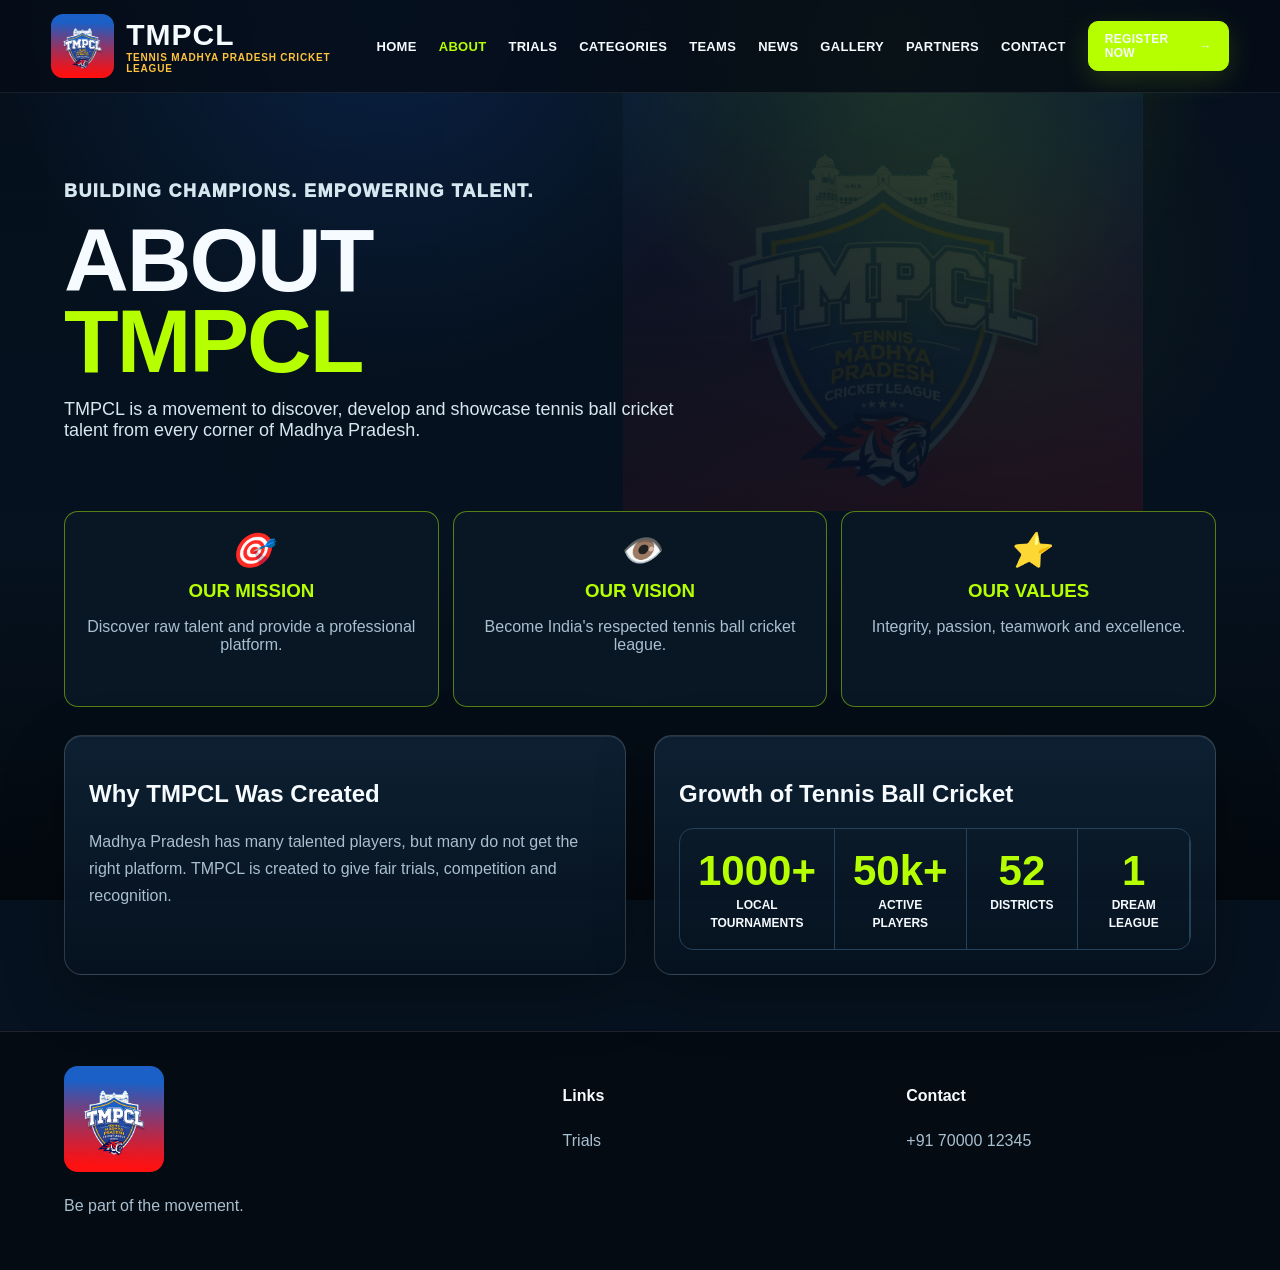
==== about.html @ 46cb87be "Add files via upload" ====
<!doctype html><html lang="en"><head><meta charset="utf-8"><meta name="viewport" content="width=device-width,initial-scale=1"><title>About | TMPCL</title><link rel="stylesheet" href="../styles.css"></head><body><div class="site-bg"></div><header class="topbar"><a class="brand" href="index.html"><img src="../tmpcl-logo.jpg"><span><b>TMPCL</b><small>Tennis Madhya Pradesh Cricket League</small></span></a><button class="hamb"><span></span><span></span><span></span></button><nav class="nav"><a href="index.html">Home</a><a class="active" href="about.html">About</a><a href="registration.html">Trials</a><a href="categories.html">Categories</a><a href="teams.html">Teams</a><a href="news.html">News</a><a href="gallery.html">Gallery</a><a href="partners.html">Partners</a><a href="contact.html">Contact</a><a class="btn small" href="registration.html">Register Now</a></nav></header><main><section class="hero page-hero"><div><p class="eyebrow">Building champions. Empowering talent.</p><h1>About <span>TMPCL</span></h1><p>TMPCL is a movement to discover, develop and showcase tennis ball cricket talent from every corner of Madhya Pradesh.</p></div></section><section class="grid"><div class="cards three"><article class="mini-card"><i>🎯</i><h3>Our Mission</h3><p>Discover raw talent and provide a professional platform.</p></article><article class="mini-card"><i>👁️</i><h3>Our Vision</h3><p>Become India's respected tennis ball cricket league.</p></article><article class="mini-card"><i>⭐</i><h3>Our Values</h3><p>Integrity, passion, teamwork and excellence.</p></article></div></section><section class="grid two"><div class="panel"><h2>Why TMPCL Was Created</h2><p class="note">Madhya Pradesh has many talented players, but many do not get the right platform. TMPCL is created to give fair trials, competition and recognition.</p></div><div class="panel"><h2>Growth of Tennis Ball Cricket</h2><div class="structure-grid"><div><b>1000+</b><span>Local Tournaments</span></div><div><b>50k+</b><span>Active Players</span></div><div><b>52</b><span>Districts</span></div><div><b>1</b><span>Dream League</span></div></div></div></section></main><footer class="footer"><div><img src="../tmpcl-logo.jpg"><p>Be part of the movement.</p></div><div><h4>Links</h4><a>Trials</a></div><div><h4>Contact</h4><p>+91 70000 12345</p></div></footer><script src="../script.js"></script></body></html>
---- styles.css ----
:root{--bg:#06121f;--panel:#0b1b2b;--panel2:#10263b;--line:#24435b;--green:#b6ff00;--gold:#ffc43b;--white:#f6fbff;--muted:#a9bfd0;--danger:#ff425f;--blue:#1766d8}*{box-sizing:border-box}html{scroll-behavior:smooth}body{margin:0;font-family:Inter,Arial,sans-serif;background:#06121f;color:var(--white);overflow-x:hidden}.site-bg{position:fixed;inset:0;background:radial-gradient(circle at 70% 5%,rgba(182,255,0,.15),transparent 26%),radial-gradient(circle at 30% 0%,rgba(23,102,216,.26),transparent 30%),linear-gradient(180deg,#07111e,#06121f 60%,#03080e);z-index:-2}.site-bg:after{content:"";position:absolute;inset:0;background-image:linear-gradient(rgba(255,255,255,.04) 1px,transparent 1px),linear-gradient(90deg,rgba(255,255,255,.03) 1px,transparent 1px);background-size:48px 48px;opacity:.12}.topbar{position:sticky;top:0;z-index:10;display:flex;align-items:center;justify-content:space-between;padding:14px clamp(14px,4vw,52px);background:rgba(5,13,23,.84);backdrop-filter:blur(16px);border-bottom:1px solid rgba(255,255,255,.08)}.brand{display:flex;align-items:center;gap:12px;text-decoration:none;color:var(--white)}.brand img{width:64px;height:64px;border-radius:12px;object-fit:cover}.brand b{display:block;font-size:30px;letter-spacing:1px}.brand small{text-transform:uppercase;color:var(--gold);font-weight:800;font-size:10px;display:block;letter-spacing:.8px}.nav{display:flex;align-items:center;gap:22px}.nav a{color:var(--white);text-decoration:none;text-transform:uppercase;font-size:13px;font-weight:800;letter-spacing:.3px}.nav a.active,.nav a:hover{color:var(--green)}.hamb{display:none;background:transparent;border:0;width:40px}.hamb span{display:block;height:3px;margin:6px;background:#fff;border-radius:8px}.btn{display:inline-flex;align-items:center;justify-content:center;gap:10px;border:1px solid var(--green);background:var(--green);color:#07111e;border-radius:10px;padding:14px 22px;text-decoration:none;text-transform:uppercase;font-weight:950;letter-spacing:.3px;box-shadow:0 8px 28px rgba(182,255,0,.15)}.btn:after{content:"→"}.btn.ghost{background:transparent;color:var(--white)}.btn.small{padding:10px 16px;font-size:12px}.btn.slim{padding:10px 16px;margin-top:16px}.hero{position:relative;display:grid;grid-template-columns:1.2fr .8fr;gap:28px;padding:70px clamp(18px,5vw,72px) 52px;min-height:560px;align-items:center;overflow:hidden}.hero:before{content:"";position:absolute;inset:0;background:radial-gradient(circle at 78% 40%,rgba(182,255,0,.18),transparent 25%),linear-gradient(90deg,rgba(6,18,31,.96),rgba(6,18,31,.5)),url('tmpcl-logo.jpg');background-repeat:no-repeat;background-position:right 18% center;background-size:auto,auto,520px;opacity:.25;z-index:-1}.eyebrow{text-transform:uppercase;color:var(--green);font-weight:950;letter-spacing:1.4px}.hero h1{font-size:clamp(46px,7vw,92px);line-height:.9;margin:8px 0;text-transform:uppercase;letter-spacing:-2px}.hero h1 span{display:block;color:var(--green)}.hero p{font-size:18px;color:#d6e7f0;max-width:620px}.hero-actions{display:flex;gap:16px;flex-wrap:wrap;margin-top:28px}.player-card,.panel{background:linear-gradient(180deg,rgba(15,36,55,.86),rgba(6,18,31,.92));border:1px solid rgba(255,255,255,.16);border-radius:18px;box-shadow:0 20px 60px rgba(0,0,0,.28),inset 0 1px 0 rgba(255,255,255,.08)}.player-card{padding:24px;max-width:420px;margin-left:auto}.player-silhouette{height:210px;border-radius:16px;background:linear-gradient(145deg,#112a42,#06121f);display:grid;place-items:center;font-size:92px;font-weight:950;color:rgba(182,255,0,.15);border:1px solid var(--line)}.fee-list{list-style:none;padding:0;margin:18px 0 0}.fee-list li{display:flex;justify-content:space-between;align-items:center;padding:17px 0;border-bottom:1px solid var(--line);text-transform:uppercase}.fee-list b{font-size:28px;color:var(--green)}.strip{margin:0 clamp(18px,5vw,72px) 28px;border:1px solid rgba(255,255,255,.16);border-radius:18px;background:rgba(10,26,43,.85);display:grid;grid-template-columns:repeat(4,1fr);overflow:hidden}.strip>div,.strip>b,.strip>span{padding:22px;text-align:center;border-right:1px solid rgba(255,255,255,.12)}.strip b{font-size:34px;color:var(--green)}.strip span{display:block;color:var(--muted);text-transform:uppercase;font-weight:800;font-size:12px}.grid{padding:0 clamp(18px,5vw,72px) 28px;display:grid;gap:28px}.grid.two{grid-template-columns:1fr 1fr}.panel{padding:24px}.section-title{display:flex;justify-content:space-between;align-items:center;gap:14px;margin-bottom:18px}.section-title span{width:40px;height:4px;background:var(--green);border-radius:8px}.section-title h2{margin:0;text-transform:uppercase;font-size:26px}.section-title a{color:var(--green);text-decoration:none;font-weight:800}.cards{display:grid;gap:14px}.cards.three{grid-template-columns:repeat(3,1fr)}.mini-card{border:1px solid rgba(182,255,0,.45);border-radius:14px;padding:18px;text-align:center;background:#091725}.mini-card i{font-size:34px}.mini-card h3{text-transform:uppercase;color:var(--green);margin:10px 0}.mini-card p{color:var(--muted);min-height:54px}.mini-card b{font-size:24px;color:var(--green)}.structure-grid{display:grid;grid-template-columns:repeat(4,1fr);border:1px solid var(--line);border-radius:14px;overflow:hidden}.structure-grid div{padding:18px;text-align:center;border-right:1px solid var(--line)}.structure-grid b{display:block;font-size:42px;color:var(--green)}.structure-grid span{font-weight:800;text-transform:uppercase;font-size:12px}.note{color:var(--muted);line-height:1.7}.gallery-grid{display:grid;grid-template-columns:repeat(4,1fr);gap:12px}.gallery-grid div{min-height:130px;border-radius:14px;background:linear-gradient(145deg,rgba(182,255,0,.22),rgba(21,59,91,.9)),radial-gradient(circle at 40% 20%,rgba(255,255,255,.2),transparent 20%);display:flex;align-items:end;padding:12px;font-weight:900;text-transform:uppercase;border:1px solid rgba(255,255,255,.14)}.ambassador{display:grid;grid-template-columns:160px 1fr;align-items:center;gap:20px}.avatar{width:150px;height:190px;border-radius:18px;background:linear-gradient(180deg,#193d60,#07111e);border:1px solid var(--green);position:relative}.avatar:after{content:"TMPCL";position:absolute;bottom:18px;left:18px;font-weight:950;color:var(--green)}.logos{grid-template-columns:1.2fr repeat(5,1fr);align-items:center}.logos b{font-size:22px}.news-cards{display:grid;grid-template-columns:repeat(3,1fr);gap:18px}.news-cards article{background:#091725;border:1px solid var(--line);border-radius:14px;padding:18px}.news-cards small{color:var(--green);font-weight:800}.news-cards h3{min-height:64px}.news-cards a{color:var(--green);font-weight:900}.footer{margin-top:28px;padding:34px clamp(18px,5vw,72px);display:grid;grid-template-columns:1.5fr 1fr 1fr;gap:34px;background:#040b12;border-top:1px solid rgba(255,255,255,.1)}.footer img{width:100px;border-radius:14px}.footer p,.footer a{color:var(--muted);line-height:1.8}.footer a{display:block;text-decoration:none}.page-hero{min-height:360px}.form-grid{display:grid;grid-template-columns:1fr 1fr;gap:14px}label{display:block;color:#d7e9f5;font-size:13px;font-weight:800}input,select,textarea{width:100%;margin-top:7px;background:#071523;color:var(--white);border:1px solid #24435b;border-radius:10px;padding:14px;font:inherit}textarea{min-height:130px}.full{grid-column:1/-1}.mobile-pay-box{display:grid;grid-template-columns:1fr 180px;gap:18px;align-items:center}.qr{width:160px;height:160px;background:repeating-linear-gradient(45deg,#111 0 8px,#fff 8px 14px);border:8px solid #fff;border-radius:10px}.bottom-nav{display:none}.table{width:100%;border-collapse:collapse}.table td,.table th{border:1px solid var(--line);padding:15px;text-align:left}.table th{color:var(--green);text-transform:uppercase}.team-cards{display:grid;grid-template-columns:repeat(3,1fr);gap:16px}.team-card{padding:18px;border:1px solid var(--line);border-radius:15px;background:#091725}.team-logo{height:110px;border-radius:14px;background:radial-gradient(circle,rgba(182,255,0,.25),transparent 55%),linear-gradient(135deg,#173857,#07111e);display:grid;place-items:center;font-size:24px;font-weight:950;color:var(--green);text-align:center}.tabs{display:flex;gap:10px;flex-wrap:wrap}.tab{padding:12px 18px;border:1px solid var(--line);border-radius:10px;text-transform:uppercase;font-weight:900}.tab.active{background:var(--green);color:#07111e}.mobile-only{display:none}@media(max-width:900px){.topbar{padding:10px 14px}.brand img{width:54px;height:54px}.brand b{font-size:24px}.hamb{display:block}.nav{position:fixed;inset:76px 0 auto 0;background:#06121f;border-bottom:1px solid var(--line);display:none;flex-direction:column;padding:18px}.nav.open{display:flex}.hero{grid-template-columns:1fr;padding:34px 16px 28px;min-height:auto}.hero:before{background-position:center top;background-size:300px;opacity:.18}.hero h1{font-size:46px}.player-card{max-width:none;margin:0}.strip{grid-template-columns:repeat(2,1fr);margin:0 16px 20px}.grid,.grid.two{grid-template-columns:1fr;padding:0 16px 20px}.cards.three,.news-cards,.team-cards{grid-template-columns:1fr}.structure-grid{grid-template-columns:repeat(2,1fr)}.gallery-grid{grid-template-columns:repeat(2,1fr)}.ambassador{grid-template-columns:1fr}.footer{grid-template-columns:1fr;padding-bottom:86px}.form-grid,.mobile-pay-box{grid-template-columns:1fr}.qr{margin:auto}.bottom-nav{position:fixed;bottom:0;left:0;right:0;background:#07111e;border-top:1px solid var(--line);display:grid;grid-template-columns:repeat(5,1fr);z-index:12}.bottom-nav a{padding:10px 4px;text-align:center;color:var(--muted);font-size:11px;text-decoration:none}.bottom-nav a.active{color:var(--green)}.mobile-only{display:block}.logos{grid-template-columns:repeat(2,1fr)}}
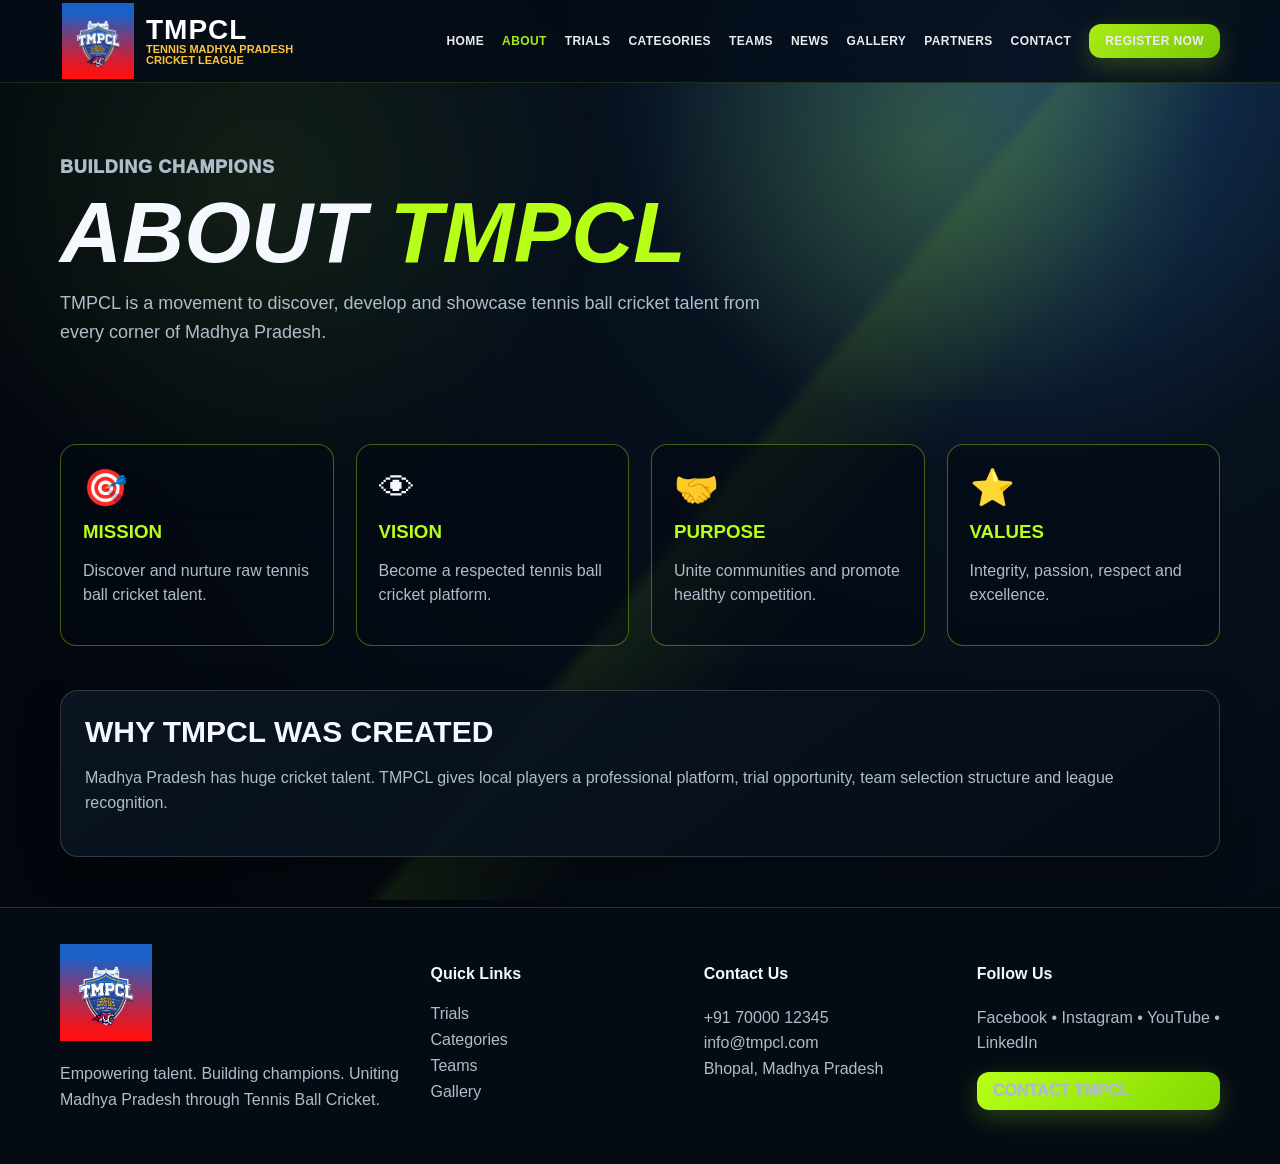
==== commit 5c2c386c: "Add files via upload" ====
--- a/about.html
+++ b/about.html
@@ -1 +1,3 @@
-<!doctype html><html lang="en"><head><meta charset="utf-8"><meta name="viewport" content="width=device-width,initial-scale=1"><title>About | TMPCL</title><link rel="stylesheet" href="../styles.css"></head><body><div class="site-bg"></div><header class="topbar"><a class="brand" href="index.html"><img src="../tmpcl-logo.jpg"><span><b>TMPCL</b><small>Tennis Madhya Pradesh Cricket League</small></span></a><button class="hamb"><span></span><span></span><span></span></button><nav class="nav"><a href="index.html">Home</a><a class="active" href="about.html">About</a><a href="registration.html">Trials</a><a href="categories.html">Categories</a><a href="teams.html">Teams</a><a href="news.html">News</a><a href="gallery.html">Gallery</a><a href="partners.html">Partners</a><a href="contact.html">Contact</a><a class="btn small" href="registration.html">Register Now</a></nav></header><main><section class="hero page-hero"><div><p class="eyebrow">Building champions. Empowering talent.</p><h1>About <span>TMPCL</span></h1><p>TMPCL is a movement to discover, develop and showcase tennis ball cricket talent from every corner of Madhya Pradesh.</p></div></section><section class="grid"><div class="cards three"><article class="mini-card"><i>🎯</i><h3>Our Mission</h3><p>Discover raw talent and provide a professional platform.</p></article><article class="mini-card"><i>👁️</i><h3>Our Vision</h3><p>Become India's respected tennis ball cricket league.</p></article><article class="mini-card"><i>⭐</i><h3>Our Values</h3><p>Integrity, passion, teamwork and excellence.</p></article></div></section><section class="grid two"><div class="panel"><h2>Why TMPCL Was Created</h2><p class="note">Madhya Pradesh has many talented players, but many do not get the right platform. TMPCL is created to give fair trials, competition and recognition.</p></div><div class="panel"><h2>Growth of Tennis Ball Cricket</h2><div class="structure-grid"><div><b>1000+</b><span>Local Tournaments</span></div><div><b>50k+</b><span>Active Players</span></div><div><b>52</b><span>Districts</span></div><div><b>1</b><span>Dream League</span></div></div></div></section></main><footer class="footer"><div><img src="../tmpcl-logo.jpg"><p>Be part of the movement.</p></div><div><h4>Links</h4><a>Trials</a></div><div><h4>Contact</h4><p>+91 70000 12345</p></div></footer><script src="../script.js"></script></body></html>
+<!doctype html><html lang="en"><head><meta charset="utf-8"><meta name="viewport" content="width=device-width,initial-scale=1"><title>TMPCL | Tennis Madhya Pradesh Cricket League</title><meta name="description" content="TMPCL Tennis Madhya Pradesh Cricket League player trials, registration, teams, gallery, news and partners."><link rel="stylesheet" href="styles.css"></head><body><header class="topbar"><div class="wrap navwrap"><a class="brand" href="index.html"><img src="tmpcl-logo.jpg" alt="TMPCL official logo"><span><b>TMPCL</b><small>Tennis Madhya Pradesh Cricket League</small></span></a><button class="hamb" aria-label="Open menu"><span></span><span></span><span></span></button><nav class="nav"><a href="index.html">Home</a><a href="about.html">About</a><a href="registration.html">Trials</a><a href="categories.html">Categories</a><a href="teams.html">Teams</a><a href="news.html">News</a><a href="gallery.html">Gallery</a><a href="partners.html">Partners</a><a href="contact.html">Contact</a><a class="btn small" href="registration.html">Register Now</a></nav></div></header>
+<main><section class="page-hero wrap"><p class="eyebrow">Building champions</p><h1>About <span>TMPCL</span></h1><p>TMPCL is a movement to discover, develop and showcase tennis ball cricket talent from every corner of Madhya Pradesh.</p></section><section class="wrap section grid four"><article class="mini-card"><i>🎯</i><h3>Mission</h3><p>Discover and nurture raw tennis ball cricket talent.</p></article><article class="mini-card"><i>👁</i><h3>Vision</h3><p>Become a respected tennis ball cricket platform.</p></article><article class="mini-card"><i>🤝</i><h3>Purpose</h3><p>Unite communities and promote healthy competition.</p></article><article class="mini-card"><i>⭐</i><h3>Values</h3><p>Integrity, passion, respect and excellence.</p></article></section><section class="wrap section panel"><h2>Why TMPCL Was Created</h2><p class="note">Madhya Pradesh has huge cricket talent. TMPCL gives local players a professional platform, trial opportunity, team selection structure and league recognition.</p></section></main>
+<nav class="mobile-bottom"><a href="index.html">⌂<br>Home</a><a href="registration.html">🏏<br>Trials</a><a href="gallery.html">▧<br>Gallery</a><a href="news.html">▤<br>News</a><a href="contact.html">☎<br>Contact</a></nav><footer class="footer"><div class="wrap footergrid"><div><img src="tmpcl-logo.jpg" alt="TMPCL official logo"><p>Empowering talent. Building champions. Uniting Madhya Pradesh through Tennis Ball Cricket.</p></div><div><h4>Quick Links</h4><a href="registration.html">Trials</a><a href="categories.html">Categories</a><a href="teams.html">Teams</a><a href="gallery.html">Gallery</a></div><div><h4>Contact Us</h4><p>+91 70000 12345<br>info@tmpcl.com<br>Bhopal, Madhya Pradesh</p></div><div><h4>Follow Us</h4><p>Facebook • Instagram • YouTube • LinkedIn</p><a class="btn small" href="contact.html">Contact TMPCL</a></div></div></footer><div class="toast"></div><script src="script.js"></script></body></html>
--- a/styles.css
+++ b/styles.css
@@ -1 +1 @@
-:root{--bg:#06121f;--panel:#0b1b2b;--panel2:#10263b;--line:#24435b;--green:#b6ff00;--gold:#ffc43b;--white:#f6fbff;--muted:#a9bfd0;--danger:#ff425f;--blue:#1766d8}*{box-sizing:border-box}html{scroll-behavior:smooth}body{margin:0;font-family:Inter,Arial,sans-serif;background:#06121f;color:var(--white);overflow-x:hidden}.site-bg{position:fixed;inset:0;background:radial-gradient(circle at 70% 5%,rgba(182,255,0,.15),transparent 26%),radial-gradient(circle at 30% 0%,rgba(23,102,216,.26),transparent 30%),linear-gradient(180deg,#07111e,#06121f 60%,#03080e);z-index:-2}.site-bg:after{content:"";position:absolute;inset:0;background-image:linear-gradient(rgba(255,255,255,.04) 1px,transparent 1px),linear-gradient(90deg,rgba(255,255,255,.03) 1px,transparent 1px);background-size:48px 48px;opacity:.12}.topbar{position:sticky;top:0;z-index:10;display:flex;align-items:center;justify-content:space-between;padding:14px clamp(14px,4vw,52px);background:rgba(5,13,23,.84);backdrop-filter:blur(16px);border-bottom:1px solid rgba(255,255,255,.08)}.brand{display:flex;align-items:center;gap:12px;text-decoration:none;color:var(--white)}.brand img{width:64px;height:64px;border-radius:12px;object-fit:cover}.brand b{display:block;font-size:30px;letter-spacing:1px}.brand small{text-transform:uppercase;color:var(--gold);font-weight:800;font-size:10px;display:block;letter-spacing:.8px}.nav{display:flex;align-items:center;gap:22px}.nav a{color:var(--white);text-decoration:none;text-transform:uppercase;font-size:13px;font-weight:800;letter-spacing:.3px}.nav a.active,.nav a:hover{color:var(--green)}.hamb{display:none;background:transparent;border:0;width:40px}.hamb span{display:block;height:3px;margin:6px;background:#fff;border-radius:8px}.btn{display:inline-flex;align-items:center;justify-content:center;gap:10px;border:1px solid var(--green);background:var(--green);color:#07111e;border-radius:10px;padding:14px 22px;text-decoration:none;text-transform:uppercase;font-weight:950;letter-spacing:.3px;box-shadow:0 8px 28px rgba(182,255,0,.15)}.btn:after{content:"→"}.btn.ghost{background:transparent;color:var(--white)}.btn.small{padding:10px 16px;font-size:12px}.btn.slim{padding:10px 16px;margin-top:16px}.hero{position:relative;display:grid;grid-template-columns:1.2fr .8fr;gap:28px;padding:70px clamp(18px,5vw,72px) 52px;min-height:560px;align-items:center;overflow:hidden}.hero:before{content:"";position:absolute;inset:0;background:radial-gradient(circle at 78% 40%,rgba(182,255,0,.18),transparent 25%),linear-gradient(90deg,rgba(6,18,31,.96),rgba(6,18,31,.5)),url('tmpcl-logo.jpg');background-repeat:no-repeat;background-position:right 18% center;background-size:auto,auto,520px;opacity:.25;z-index:-1}.eyebrow{text-transform:uppercase;color:var(--green);font-weight:950;letter-spacing:1.4px}.hero h1{font-size:clamp(46px,7vw,92px);line-height:.9;margin:8px 0;text-transform:uppercase;letter-spacing:-2px}.hero h1 span{display:block;color:var(--green)}.hero p{font-size:18px;color:#d6e7f0;max-width:620px}.hero-actions{display:flex;gap:16px;flex-wrap:wrap;margin-top:28px}.player-card,.panel{background:linear-gradient(180deg,rgba(15,36,55,.86),rgba(6,18,31,.92));border:1px solid rgba(255,255,255,.16);border-radius:18px;box-shadow:0 20px 60px rgba(0,0,0,.28),inset 0 1px 0 rgba(255,255,255,.08)}.player-card{padding:24px;max-width:420px;margin-left:auto}.player-silhouette{height:210px;border-radius:16px;background:linear-gradient(145deg,#112a42,#06121f);display:grid;place-items:center;font-size:92px;font-weight:950;color:rgba(182,255,0,.15);border:1px solid var(--line)}.fee-list{list-style:none;padding:0;margin:18px 0 0}.fee-list li{display:flex;justify-content:space-between;align-items:center;padding:17px 0;border-bottom:1px solid var(--line);text-transform:uppercase}.fee-list b{font-size:28px;color:var(--green)}.strip{margin:0 clamp(18px,5vw,72px) 28px;border:1px solid rgba(255,255,255,.16);border-radius:18px;background:rgba(10,26,43,.85);display:grid;grid-template-columns:repeat(4,1fr);overflow:hidden}.strip>div,.strip>b,.strip>span{padding:22px;text-align:center;border-right:1px solid rgba(255,255,255,.12)}.strip b{font-size:34px;color:var(--green)}.strip span{display:block;color:var(--muted);text-transform:uppercase;font-weight:800;font-size:12px}.grid{padding:0 clamp(18px,5vw,72px) 28px;display:grid;gap:28px}.grid.two{grid-template-columns:1fr 1fr}.panel{padding:24px}.section-title{display:flex;justify-content:space-between;align-items:center;gap:14px;margin-bottom:18px}.section-title span{width:40px;height:4px;background:var(--green);border-radius:8px}.section-title h2{margin:0;text-transform:uppercase;font-size:26px}.section-title a{color:var(--green);text-decoration:none;font-weight:800}.cards{display:grid;gap:14px}.cards.three{grid-template-columns:repeat(3,1fr)}.mini-card{border:1px solid rgba(182,255,0,.45);border-radius:14px;padding:18px;text-align:center;background:#091725}.mini-card i{font-size:34px}.mini-card h3{text-transform:uppercase;color:var(--green);margin:10px 0}.mini-card p{color:var(--muted);min-height:54px}.mini-card b{font-size:24px;color:var(--green)}.structure-grid{display:grid;grid-template-columns:repeat(4,1fr);border:1px solid var(--line);border-radius:14px;overflow:hidden}.structure-grid div{padding:18px;text-align:center;border-right:1px solid var(--line)}.structure-grid b{display:block;font-size:42px;color:var(--green)}.structure-grid span{font-weight:800;text-transform:uppercase;font-size:12px}.note{color:var(--muted);line-height:1.7}.gallery-grid{display:grid;grid-template-columns:repeat(4,1fr);gap:12px}.gallery-grid div{min-height:130px;border-radius:14px;background:linear-gradient(145deg,rgba(182,255,0,.22),rgba(21,59,91,.9)),radial-gradient(circle at 40% 20%,rgba(255,255,255,.2),transparent 20%);display:flex;align-items:end;padding:12px;font-weight:900;text-transform:uppercase;border:1px solid rgba(255,255,255,.14)}.ambassador{display:grid;grid-template-columns:160px 1fr;align-items:center;gap:20px}.avatar{width:150px;height:190px;border-radius:18px;background:linear-gradient(180deg,#193d60,#07111e);border:1px solid var(--green);position:relative}.avatar:after{content:"TMPCL";position:absolute;bottom:18px;left:18px;font-weight:950;color:var(--green)}.logos{grid-template-columns:1.2fr repeat(5,1fr);align-items:center}.logos b{font-size:22px}.news-cards{display:grid;grid-template-columns:repeat(3,1fr);gap:18px}.news-cards article{background:#091725;border:1px solid var(--line);border-radius:14px;padding:18px}.news-cards small{color:var(--green);font-weight:800}.news-cards h3{min-height:64px}.news-cards a{color:var(--green);font-weight:900}.footer{margin-top:28px;padding:34px clamp(18px,5vw,72px);display:grid;grid-template-columns:1.5fr 1fr 1fr;gap:34px;background:#040b12;border-top:1px solid rgba(255,255,255,.1)}.footer img{width:100px;border-radius:14px}.footer p,.footer a{color:var(--muted);line-height:1.8}.footer a{display:block;text-decoration:none}.page-hero{min-height:360px}.form-grid{display:grid;grid-template-columns:1fr 1fr;gap:14px}label{display:block;color:#d7e9f5;font-size:13px;font-weight:800}input,select,textarea{width:100%;margin-top:7px;background:#071523;color:var(--white);border:1px solid #24435b;border-radius:10px;padding:14px;font:inherit}textarea{min-height:130px}.full{grid-column:1/-1}.mobile-pay-box{display:grid;grid-template-columns:1fr 180px;gap:18px;align-items:center}.qr{width:160px;height:160px;background:repeating-linear-gradient(45deg,#111 0 8px,#fff 8px 14px);border:8px solid #fff;border-radius:10px}.bottom-nav{display:none}.table{width:100%;border-collapse:collapse}.table td,.table th{border:1px solid var(--line);padding:15px;text-align:left}.table th{color:var(--green);text-transform:uppercase}.team-cards{display:grid;grid-template-columns:repeat(3,1fr);gap:16px}.team-card{padding:18px;border:1px solid var(--line);border-radius:15px;background:#091725}.team-logo{height:110px;border-radius:14px;background:radial-gradient(circle,rgba(182,255,0,.25),transparent 55%),linear-gradient(135deg,#173857,#07111e);display:grid;place-items:center;font-size:24px;font-weight:950;color:var(--green);text-align:center}.tabs{display:flex;gap:10px;flex-wrap:wrap}.tab{padding:12px 18px;border:1px solid var(--line);border-radius:10px;text-transform:uppercase;font-weight:900}.tab.active{background:var(--green);color:#07111e}.mobile-only{display:none}@media(max-width:900px){.topbar{padding:10px 14px}.brand img{width:54px;height:54px}.brand b{font-size:24px}.hamb{display:block}.nav{position:fixed;inset:76px 0 auto 0;background:#06121f;border-bottom:1px solid var(--line);display:none;flex-direction:column;padding:18px}.nav.open{display:flex}.hero{grid-template-columns:1fr;padding:34px 16px 28px;min-height:auto}.hero:before{background-position:center top;background-size:300px;opacity:.18}.hero h1{font-size:46px}.player-card{max-width:none;margin:0}.strip{grid-template-columns:repeat(2,1fr);margin:0 16px 20px}.grid,.grid.two{grid-template-columns:1fr;padding:0 16px 20px}.cards.three,.news-cards,.team-cards{grid-template-columns:1fr}.structure-grid{grid-template-columns:repeat(2,1fr)}.gallery-grid{grid-template-columns:repeat(2,1fr)}.ambassador{grid-template-columns:1fr}.footer{grid-template-columns:1fr;padding-bottom:86px}.form-grid,.mobile-pay-box{grid-template-columns:1fr}.qr{margin:auto}.bottom-nav{position:fixed;bottom:0;left:0;right:0;background:#07111e;border-top:1px solid var(--line);display:grid;grid-template-columns:repeat(5,1fr);z-index:12}.bottom-nav a{padding:10px 4px;text-align:center;color:var(--muted);font-size:11px;text-decoration:none}.bottom-nav a.active{color:var(--green)}.mobile-only{display:block}.logos{grid-template-columns:repeat(2,1fr)}}
+:root{--bg:#050b14;--bg2:#071827;--card:#0b1724cc;--line:#264155;--lime:#b7ff18;--lime2:#83d900;--gold:#ffc33d;--txt:#f5f8ff;--muted:#aebdca;--red:#ff3b4f;--blue:#1c5fbd}*{box-sizing:border-box}html{scroll-behavior:smooth}body{margin:0;font-family:Arial,Helvetica,sans-serif;background:radial-gradient(circle at 80% 5%,#183d68 0,#07111e 28%,#03070d 78%);color:var(--txt);overflow-x:hidden}body:before{content:"";position:fixed;inset:0;background:linear-gradient(130deg,transparent 0 55%,rgba(183,255,24,.08) 56%,transparent 65%),radial-gradient(circle at 20% 20%,rgba(183,255,24,.08),transparent 28%);pointer-events:none;z-index:-1}.wrap{width:min(1160px,92%);margin:auto}.topbar{position:sticky;top:0;z-index:50;backdrop-filter:blur(14px);background:rgba(4,12,22,.82);border-bottom:1px solid rgba(183,255,24,.14)}.navwrap{height:82px;display:flex;align-items:center;justify-content:space-between;gap:18px}.brand{display:flex;align-items:center;gap:10px;color:#fff;text-decoration:none}.brand img{width:76px;height:76px;object-fit:contain}.brand b{font-size:28px;letter-spacing:1px}.brand span{display:flex;flex-direction:column;line-height:1}.brand small{color:var(--gold);font-weight:800;font-size:11px;max-width:170px;text-transform:uppercase}.nav{display:flex;align-items:center;gap:18px}.nav a{color:#fff;text-decoration:none;text-transform:uppercase;font-size:12px;font-weight:900;letter-spacing:.4px;opacity:.92}.nav a.active,.nav a:hover{color:var(--lime)}.btn{display:inline-flex;align-items:center;justify-content:center;gap:10px;border:0;border-radius:12px;background:linear-gradient(135deg,var(--lime),var(--lime2));color:#08101a;font-weight:1000;text-transform:uppercase;padding:14px 22px;text-decoration:none;box-shadow:0 8px 24px rgba(183,255,24,.22);cursor:pointer}.btn.ghost{background:transparent;color:var(--lime);border:1px solid var(--lime);box-shadow:none}.btn.small{padding:10px 16px}.btn.full{width:100%}.hamb{display:none;background:transparent;border:0;width:40px;height:40px}.hamb span{display:block;height:3px;background:#fff;margin:6px;border-radius:4px}.hero{position:relative;min-height:620px;display:grid;grid-template-columns:1.05fr .95fr;align-items:center;gap:30px;padding:70px 0;background:radial-gradient(circle at 85% 50%,rgba(183,255,24,.16),transparent 34%)}.hero:after{content:"TMPCL";position:absolute;right:3%;top:15%;font-size:150px;font-weight:1000;letter-spacing:-5px;color:transparent;-webkit-text-stroke:1px rgba(183,255,24,.18);z-index:-1}.eyebrow{color:var(--lime);font-weight:1000;text-transform:uppercase;letter-spacing:.7px;margin:0 0 12px}.hero h1,.page-hero h1{font-size:clamp(44px,7vw,86px);line-height:.9;margin:0 0 16px;text-transform:uppercase;font-style:italic}.hero h1 span,.page-hero h1 span,.green{color:var(--lime)}.hero p{color:#dce8f5;font-size:18px;line-height:1.55;max-width:650px}.hero-actions{display:flex;gap:14px;flex-wrap:wrap;margin-top:28px}.phone-player,.sports-visual{min-height:440px;border:1px solid rgba(183,255,24,.35);border-radius:28px;background:linear-gradient(145deg,rgba(10,24,38,.65),rgba(4,9,18,.92)),radial-gradient(circle at 50% 20%,rgba(183,255,24,.22),transparent 34%);display:flex;align-items:end;justify-content:center;position:relative;overflow:hidden;box-shadow:inset 0 0 60px rgba(183,255,24,.06)}.phone-player:before{content:"07";font-size:190px;font-weight:1000;color:rgba(255,255,255,.12);position:absolute;top:60px}.phone-player:after{content:"PLAYER TRIALS";position:absolute;bottom:36px;font-size:42px;font-weight:1000;color:#fff}.playerfigure{width:190px;height:330px;background:linear-gradient(#071b2d,#09223b);border:5px solid var(--lime);border-radius:90px 90px 18px 18px;margin-bottom:80px;position:relative;box-shadow:0 0 50px rgba(183,255,24,.3)}.playerfigure:before{content:"";position:absolute;width:120px;height:18px;background:#c28c4f;right:-90px;top:80px;transform:rotate(-38deg);border-radius:20px}.stats,.strip{display:grid;grid-template-columns:repeat(4,1fr);gap:0;border:1px solid rgba(255,255,255,.16);border-radius:18px;background:rgba(6,16,28,.78);margin:10px auto 34px;overflow:hidden}.stats div,.strip div{padding:24px;text-align:center;border-right:1px solid rgba(255,255,255,.15)}.stats div:last-child,.strip div:last-child{border-right:0}.stats b{font-size:34px;color:#fff}.stats span,.strip span{display:block;color:var(--muted);font-size:12px;text-transform:uppercase;font-weight:800}.section{padding:44px 0}.section-title{display:flex;align-items:center;justify-content:space-between;gap:14px;margin-bottom:22px}.section-title h2,.panel h2{margin:0;text-transform:uppercase;font-size:30px}.section-title h2:before{content:"";display:inline-block;width:38px;height:4px;background:var(--lime);margin-right:12px;vertical-align:middle}.grid{display:grid;gap:22px}.two{grid-template-columns:1fr 1fr}.three{grid-template-columns:repeat(3,1fr)}.four{grid-template-columns:repeat(4,1fr)}.panel,.card{border:1px solid rgba(255,255,255,.16);background:linear-gradient(145deg,rgba(11,23,36,.88),rgba(5,12,22,.9));border-radius:18px;padding:24px;box-shadow:0 16px 40px rgba(0,0,0,.24)}.mini-card{border:1px solid rgba(183,255,24,.35);border-radius:16px;padding:22px;background:rgba(3,10,18,.48)}.mini-card i{font-style:normal;font-size:36px}.mini-card h3{margin:12px 0 8px;color:var(--lime);text-transform:uppercase}.mini-card p{color:var(--muted);line-height:1.5}.mini-card b{font-size:24px;color:var(--lime)}.structure-grid{display:grid;grid-template-columns:repeat(4,1fr);gap:12px}.structure-grid div{border:1px solid rgba(183,255,24,.35);border-radius:14px;padding:20px;text-align:center;background:rgba(183,255,24,.04)}.structure-grid b{display:block;font-size:42px;color:var(--lime)}.note{color:var(--muted);line-height:1.6}.gallery-grid{display:grid;grid-template-columns:repeat(4,1fr);gap:12px}.thumb,.gallery-grid div{min-height:120px;border-radius:14px;border:1px solid rgba(183,255,24,.3);background:linear-gradient(145deg,rgba(28,95,189,.35),rgba(183,255,24,.08)),radial-gradient(circle at 20% 20%,rgba(255,255,255,.2),transparent 25%);display:flex;align-items:end;padding:14px;font-weight:900}.logos{display:flex;gap:14px;flex-wrap:wrap;align-items:center}.logos b,.logo-tile{min-width:120px;text-align:center;background:#fff;color:#111;padding:16px;border-radius:8px;font-weight:1000}.news-cards{display:grid;grid-template-columns:repeat(3,1fr);gap:16px}.news-cards article,.news-item{border:1px solid rgba(255,255,255,.14);border-radius:14px;padding:18px;background:rgba(3,10,18,.45)}.news-cards small,.news-item small{color:var(--lime);font-weight:900}.news-cards h3,.news-item h3{margin:8px 0}.footer{margin-top:50px;background:#040b13;border-top:1px solid rgba(255,255,255,.14);padding:36px 0}.footergrid{display:grid;grid-template-columns:1.4fr repeat(3,1fr);gap:30px}.footer img{width:92px}.footer a{display:block;color:var(--muted);text-decoration:none;margin:8px 0}.footer p{color:var(--muted);line-height:1.6}.page-hero{padding:70px 0 35px;background:radial-gradient(circle at 75% 20%,rgba(183,255,24,.18),transparent 32%)}.page-hero p{color:var(--muted);font-size:18px;max-width:720px;line-height:1.6}.form-grid{display:grid;grid-template-columns:repeat(2,1fr);gap:14px}.field label{display:block;color:#fff;font-size:12px;font-weight:900;margin:0 0 7px;text-transform:uppercase}.field input,.field select,.field textarea{width:100%;background:#071320;border:1px solid #284057;border-radius:10px;color:#fff;padding:14px;outline:0}.field textarea{min-height:130px;resize:vertical}.field.full{grid-column:1/-1}.fee-options{display:grid;grid-template-columns:repeat(3,1fr);gap:12px}.fee-card{border:1px solid rgba(183,255,24,.35);border-radius:14px;padding:16px;cursor:pointer}.fee-card.active{background:rgba(183,255,24,.12);box-shadow:inset 0 0 0 2px var(--lime)}.payment-box{display:grid;grid-template-columns:1fr 1fr;gap:16px}.qr{height:170px;background:#fff;color:#111;border-radius:12px;display:grid;place-items:center;font-weight:1000}.success-box{display:none;border:1px solid rgba(183,255,24,.45);background:rgba(183,255,24,.08);padding:18px;border-radius:14px;margin-top:18px}.mobile-bottom{display:none}.admin-layout{display:grid;grid-template-columns:280px 1fr;gap:20px}.sidebar{border-radius:18px;background:#06111d;border:1px solid rgba(255,255,255,.14);padding:18px;height:max-content}.sidebar button{width:100%;text-align:left;margin:6px 0;background:transparent;border:1px solid transparent;color:#fff;padding:12px;border-radius:10px;cursor:pointer}.sidebar button.active,.sidebar button:hover{border-color:rgba(183,255,24,.35);color:var(--lime);background:rgba(183,255,24,.06)}table{width:100%;border-collapse:collapse;font-size:14px}td,th{border-bottom:1px solid rgba(255,255,255,.12);padding:12px;text-align:left}th{color:var(--lime)}.badge{display:inline-block;padding:5px 9px;border-radius:20px;background:rgba(183,255,24,.12);color:var(--lime);font-weight:900}.danger{color:#ff6b6b}.hide{display:none!important}.login-card{max-width:460px;margin:auto}.toast{position:fixed;right:20px;bottom:20px;background:#071320;border:1px solid var(--lime);color:#fff;padding:14px 18px;border-radius:12px;z-index:100;display:none}.team-card .badge-logo{height:88px;border-radius:14px;background:linear-gradient(135deg,#123e79,#081522);display:grid;place-items:center;color:#fff;font-size:22px;font-weight:1000;border:1px solid rgba(183,255,24,.2);margin-bottom:14px}.pill{display:inline-block;border:1px solid rgba(183,255,24,.35);color:var(--lime);border-radius:999px;padding:8px 12px;margin:4px;font-weight:900;font-size:12px}.mobile-preview{display:grid;grid-template-columns:repeat(4,1fr);gap:16px}.phone{border:8px solid #111;border-radius:32px;padding:14px;background:#07111d;min-height:520px;box-shadow:0 20px 50px rgba(0,0,0,.5)}.phone img{width:58px}.phone h3{color:var(--lime)}@media(max-width:900px){.navwrap{height:72px}.brand img{width:58px;height:58px}.brand b{font-size:22px}.hamb{display:block}.nav{position:absolute;left:4%;right:4%;top:74px;display:none;flex-direction:column;align-items:stretch;background:#06111d;border:1px solid rgba(183,255,24,.3);border-radius:18px;padding:16px}.nav.open{display:flex}.hero{grid-template-columns:1fr;min-height:auto;padding:46px 0}.hero:after{font-size:82px}.phone-player{min-height:350px}.two,.three,.four,.news-cards,.footergrid,.form-grid,.payment-box,.admin-layout,.mobile-preview{grid-template-columns:1fr}.stats,.strip{grid-template-columns:repeat(2,1fr)}.stats div:nth-child(2){border-right:0}.structure-grid,.fee-options,.gallery-grid{grid-template-columns:1fr 1fr}.page-hero{padding-top:42px}.mobile-bottom{position:fixed;left:0;right:0;bottom:0;z-index:60;display:grid;grid-template-columns:repeat(5,1fr);background:#06111d;border-top:1px solid rgba(183,255,24,.25)}.mobile-bottom a{color:#fff;text-decoration:none;text-align:center;font-size:11px;padding:10px 2px}.mobile-bottom a.active{color:var(--lime)}body{padding-bottom:62px}}@media(max-width:520px){.wrap{width:94%}.hero h1,.page-hero h1{font-size:42px}.stats,.structure-grid,.fee-options,.gallery-grid{grid-template-columns:1fr}.brand small{display:none}.logos b,.logo-tile{min-width:46%}.panel{padding:18px}.footer{padding-bottom:70px}}
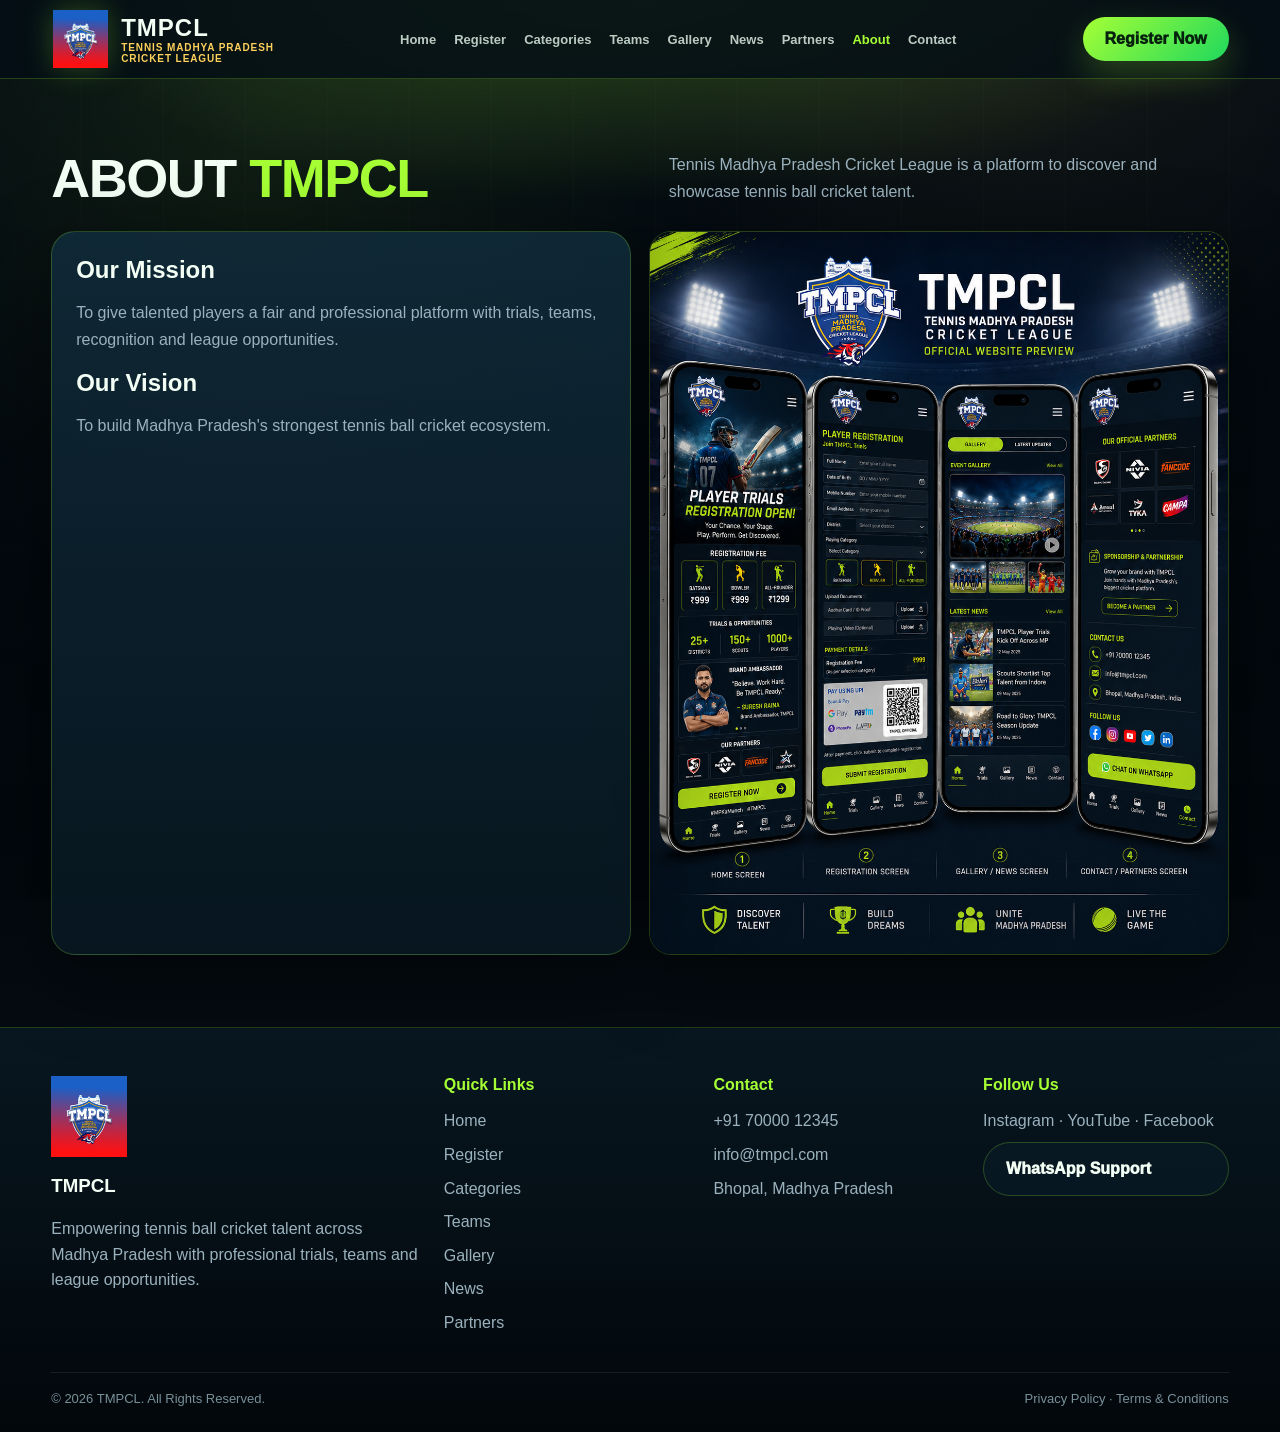
==== commit 38e4e696: "Add files via upload" ====
--- a/about.html
+++ b/about.html
@@ -1,3 +1 @@
-<!doctype html><html lang="en"><head><meta charset="utf-8"><meta name="viewport" content="width=device-width,initial-scale=1"><title>TMPCL | Tennis Madhya Pradesh Cricket League</title><meta name="description" content="TMPCL Tennis Madhya Pradesh Cricket League player trials, registration, teams, gallery, news and partners."><link rel="stylesheet" href="styles.css"></head><body><header class="topbar"><div class="wrap navwrap"><a class="brand" href="index.html"><img src="tmpcl-logo.jpg" alt="TMPCL official logo"><span><b>TMPCL</b><small>Tennis Madhya Pradesh Cricket League</small></span></a><button class="hamb" aria-label="Open menu"><span></span><span></span><span></span></button><nav class="nav"><a href="index.html">Home</a><a href="about.html">About</a><a href="registration.html">Trials</a><a href="categories.html">Categories</a><a href="teams.html">Teams</a><a href="news.html">News</a><a href="gallery.html">Gallery</a><a href="partners.html">Partners</a><a href="contact.html">Contact</a><a class="btn small" href="registration.html">Register Now</a></nav></div></header>
-<main><section class="page-hero wrap"><p class="eyebrow">Building champions</p><h1>About <span>TMPCL</span></h1><p>TMPCL is a movement to discover, develop and showcase tennis ball cricket talent from every corner of Madhya Pradesh.</p></section><section class="wrap section grid four"><article class="mini-card"><i>🎯</i><h3>Mission</h3><p>Discover and nurture raw tennis ball cricket talent.</p></article><article class="mini-card"><i>👁</i><h3>Vision</h3><p>Become a respected tennis ball cricket platform.</p></article><article class="mini-card"><i>🤝</i><h3>Purpose</h3><p>Unite communities and promote healthy competition.</p></article><article class="mini-card"><i>⭐</i><h3>Values</h3><p>Integrity, passion, respect and excellence.</p></article></section><section class="wrap section panel"><h2>Why TMPCL Was Created</h2><p class="note">Madhya Pradesh has huge cricket talent. TMPCL gives local players a professional platform, trial opportunity, team selection structure and league recognition.</p></section></main>
-<nav class="mobile-bottom"><a href="index.html">⌂<br>Home</a><a href="registration.html">🏏<br>Trials</a><a href="gallery.html">▧<br>Gallery</a><a href="news.html">▤<br>News</a><a href="contact.html">☎<br>Contact</a></nav><footer class="footer"><div class="wrap footergrid"><div><img src="tmpcl-logo.jpg" alt="TMPCL official logo"><p>Empowering talent. Building champions. Uniting Madhya Pradesh through Tennis Ball Cricket.</p></div><div><h4>Quick Links</h4><a href="registration.html">Trials</a><a href="categories.html">Categories</a><a href="teams.html">Teams</a><a href="gallery.html">Gallery</a></div><div><h4>Contact Us</h4><p>+91 70000 12345<br>info@tmpcl.com<br>Bhopal, Madhya Pradesh</p></div><div><h4>Follow Us</h4><p>Facebook • Instagram • YouTube • LinkedIn</p><a class="btn small" href="contact.html">Contact TMPCL</a></div></div></footer><div class="toast"></div><script src="script.js"></script></body></html>
+<!doctype html><html lang="en"><head><meta charset="utf-8"><meta name="viewport" content="width=device-width,initial-scale=1"><title>About | TMPCL</title><link rel="stylesheet" href="styles.css"><script src="https://checkout.razorpay.com/v1/checkout.js"></script></head><body data-page="about"><div class="stadium-bg"></div><header class="topbar"><div class="wrap nav"><a class="brand" href="index.html"><img src="tmpcl-logo.jpg" alt="TMPCL official logo"><span><strong>TMPCL</strong><small>TENNIS MADHYA PRADESH<br>CRICKET LEAGUE</small></span></a><nav class="links"><a href="index.html" data-nav="home">Home</a><a href="registration.html" data-nav="registration">Register</a><a href="categories.html" data-nav="categories">Categories</a><a href="teams.html" data-nav="teams">Teams</a><a href="gallery.html" data-nav="gallery">Gallery</a><a href="news.html" data-nav="news">News</a><a href="partners.html" data-nav="partners">Partners</a><a href="about.html" data-nav="about">About</a><a href="contact.html" data-nav="contact">Contact</a></nav><a class="btn" href="registration.html">Register Now</a><button class="hamb">☰</button></div></header><main><section class="section"><div class="wrap"><div class="section-head"><h2>About <span class="green">TMPCL</span></h2><p>Tennis Madhya Pradesh Cricket League is a platform to discover and showcase tennis ball cricket talent.</p></div><div class="grid grid-2"><div class="card"><h3>Our Mission</h3><p>To give talented players a fair and professional platform with trials, teams, recognition and league opportunities.</p><h3>Our Vision</h3><p>To build Madhya Pradesh's strongest tennis ball cricket ecosystem.</p></div><img class="showcase-img" style="height:auto" src="mobile-preview.png" alt="about"></div></div></section></main><footer class="footer"><div class="wrap"><div class="footer-grid"><div class="foot-brand"><img src="tmpcl-logo.jpg" alt="TMPCL"><h3>TMPCL</h3><p>Empowering tennis ball cricket talent across Madhya Pradesh with professional trials, teams and league opportunities.</p></div><div><h4>Quick Links</h4><a href="index.html">Home</a><a href="registration.html">Register</a><a href="categories.html">Categories</a><a href="teams.html">Teams</a><a href="gallery.html">Gallery</a><a href="news.html">News</a><a href="partners.html">Partners</a></div><div><h4>Contact</h4><p>+91 70000 12345</p><p>info@tmpcl.com</p><p>Bhopal, Madhya Pradesh</p></div><div><h4>Follow Us</h4><p>Instagram · YouTube · Facebook</p><a class="btn ghost" href="contact.html">WhatsApp Support</a></div></div><div class="copyright"><span>© 2026 TMPCL. All Rights Reserved.</span><span>Privacy Policy · Terms & Conditions</span></div></div></footer><nav class="bottom-nav"><a href="index.html" data-nav="home">●<br>Home</a><a href="registration.html" data-nav="registration">●<br>Register</a><a href="categories.html" data-nav="categories">●<br>Categories</a><a href="teams.html" data-nav="teams">●<br>Teams</a><a href="gallery.html" data-nav="gallery">●<br>Gallery</a></nav><script src="script.js"></script></body></html>
--- a/styles.css
+++ b/styles.css
@@ -1 +1,5 @@
-:root{--bg:#050b14;--bg2:#071827;--card:#0b1724cc;--line:#264155;--lime:#b7ff18;--lime2:#83d900;--gold:#ffc33d;--txt:#f5f8ff;--muted:#aebdca;--red:#ff3b4f;--blue:#1c5fbd}*{box-sizing:border-box}html{scroll-behavior:smooth}body{margin:0;font-family:Arial,Helvetica,sans-serif;background:radial-gradient(circle at 80% 5%,#183d68 0,#07111e 28%,#03070d 78%);color:var(--txt);overflow-x:hidden}body:before{content:"";position:fixed;inset:0;background:linear-gradient(130deg,transparent 0 55%,rgba(183,255,24,.08) 56%,transparent 65%),radial-gradient(circle at 20% 20%,rgba(183,255,24,.08),transparent 28%);pointer-events:none;z-index:-1}.wrap{width:min(1160px,92%);margin:auto}.topbar{position:sticky;top:0;z-index:50;backdrop-filter:blur(14px);background:rgba(4,12,22,.82);border-bottom:1px solid rgba(183,255,24,.14)}.navwrap{height:82px;display:flex;align-items:center;justify-content:space-between;gap:18px}.brand{display:flex;align-items:center;gap:10px;color:#fff;text-decoration:none}.brand img{width:76px;height:76px;object-fit:contain}.brand b{font-size:28px;letter-spacing:1px}.brand span{display:flex;flex-direction:column;line-height:1}.brand small{color:var(--gold);font-weight:800;font-size:11px;max-width:170px;text-transform:uppercase}.nav{display:flex;align-items:center;gap:18px}.nav a{color:#fff;text-decoration:none;text-transform:uppercase;font-size:12px;font-weight:900;letter-spacing:.4px;opacity:.92}.nav a.active,.nav a:hover{color:var(--lime)}.btn{display:inline-flex;align-items:center;justify-content:center;gap:10px;border:0;border-radius:12px;background:linear-gradient(135deg,var(--lime),var(--lime2));color:#08101a;font-weight:1000;text-transform:uppercase;padding:14px 22px;text-decoration:none;box-shadow:0 8px 24px rgba(183,255,24,.22);cursor:pointer}.btn.ghost{background:transparent;color:var(--lime);border:1px solid var(--lime);box-shadow:none}.btn.small{padding:10px 16px}.btn.full{width:100%}.hamb{display:none;background:transparent;border:0;width:40px;height:40px}.hamb span{display:block;height:3px;background:#fff;margin:6px;border-radius:4px}.hero{position:relative;min-height:620px;display:grid;grid-template-columns:1.05fr .95fr;align-items:center;gap:30px;padding:70px 0;background:radial-gradient(circle at 85% 50%,rgba(183,255,24,.16),transparent 34%)}.hero:after{content:"TMPCL";position:absolute;right:3%;top:15%;font-size:150px;font-weight:1000;letter-spacing:-5px;color:transparent;-webkit-text-stroke:1px rgba(183,255,24,.18);z-index:-1}.eyebrow{color:var(--lime);font-weight:1000;text-transform:uppercase;letter-spacing:.7px;margin:0 0 12px}.hero h1,.page-hero h1{font-size:clamp(44px,7vw,86px);line-height:.9;margin:0 0 16px;text-transform:uppercase;font-style:italic}.hero h1 span,.page-hero h1 span,.green{color:var(--lime)}.hero p{color:#dce8f5;font-size:18px;line-height:1.55;max-width:650px}.hero-actions{display:flex;gap:14px;flex-wrap:wrap;margin-top:28px}.phone-player,.sports-visual{min-height:440px;border:1px solid rgba(183,255,24,.35);border-radius:28px;background:linear-gradient(145deg,rgba(10,24,38,.65),rgba(4,9,18,.92)),radial-gradient(circle at 50% 20%,rgba(183,255,24,.22),transparent 34%);display:flex;align-items:end;justify-content:center;position:relative;overflow:hidden;box-shadow:inset 0 0 60px rgba(183,255,24,.06)}.phone-player:before{content:"07";font-size:190px;font-weight:1000;color:rgba(255,255,255,.12);position:absolute;top:60px}.phone-player:after{content:"PLAYER TRIALS";position:absolute;bottom:36px;font-size:42px;font-weight:1000;color:#fff}.playerfigure{width:190px;height:330px;background:linear-gradient(#071b2d,#09223b);border:5px solid var(--lime);border-radius:90px 90px 18px 18px;margin-bottom:80px;position:relative;box-shadow:0 0 50px rgba(183,255,24,.3)}.playerfigure:before{content:"";position:absolute;width:120px;height:18px;background:#c28c4f;right:-90px;top:80px;transform:rotate(-38deg);border-radius:20px}.stats,.strip{display:grid;grid-template-columns:repeat(4,1fr);gap:0;border:1px solid rgba(255,255,255,.16);border-radius:18px;background:rgba(6,16,28,.78);margin:10px auto 34px;overflow:hidden}.stats div,.strip div{padding:24px;text-align:center;border-right:1px solid rgba(255,255,255,.15)}.stats div:last-child,.strip div:last-child{border-right:0}.stats b{font-size:34px;color:#fff}.stats span,.strip span{display:block;color:var(--muted);font-size:12px;text-transform:uppercase;font-weight:800}.section{padding:44px 0}.section-title{display:flex;align-items:center;justify-content:space-between;gap:14px;margin-bottom:22px}.section-title h2,.panel h2{margin:0;text-transform:uppercase;font-size:30px}.section-title h2:before{content:"";display:inline-block;width:38px;height:4px;background:var(--lime);margin-right:12px;vertical-align:middle}.grid{display:grid;gap:22px}.two{grid-template-columns:1fr 1fr}.three{grid-template-columns:repeat(3,1fr)}.four{grid-template-columns:repeat(4,1fr)}.panel,.card{border:1px solid rgba(255,255,255,.16);background:linear-gradient(145deg,rgba(11,23,36,.88),rgba(5,12,22,.9));border-radius:18px;padding:24px;box-shadow:0 16px 40px rgba(0,0,0,.24)}.mini-card{border:1px solid rgba(183,255,24,.35);border-radius:16px;padding:22px;background:rgba(3,10,18,.48)}.mini-card i{font-style:normal;font-size:36px}.mini-card h3{margin:12px 0 8px;color:var(--lime);text-transform:uppercase}.mini-card p{color:var(--muted);line-height:1.5}.mini-card b{font-size:24px;color:var(--lime)}.structure-grid{display:grid;grid-template-columns:repeat(4,1fr);gap:12px}.structure-grid div{border:1px solid rgba(183,255,24,.35);border-radius:14px;padding:20px;text-align:center;background:rgba(183,255,24,.04)}.structure-grid b{display:block;font-size:42px;color:var(--lime)}.note{color:var(--muted);line-height:1.6}.gallery-grid{display:grid;grid-template-columns:repeat(4,1fr);gap:12px}.thumb,.gallery-grid div{min-height:120px;border-radius:14px;border:1px solid rgba(183,255,24,.3);background:linear-gradient(145deg,rgba(28,95,189,.35),rgba(183,255,24,.08)),radial-gradient(circle at 20% 20%,rgba(255,255,255,.2),transparent 25%);display:flex;align-items:end;padding:14px;font-weight:900}.logos{display:flex;gap:14px;flex-wrap:wrap;align-items:center}.logos b,.logo-tile{min-width:120px;text-align:center;background:#fff;color:#111;padding:16px;border-radius:8px;font-weight:1000}.news-cards{display:grid;grid-template-columns:repeat(3,1fr);gap:16px}.news-cards article,.news-item{border:1px solid rgba(255,255,255,.14);border-radius:14px;padding:18px;background:rgba(3,10,18,.45)}.news-cards small,.news-item small{color:var(--lime);font-weight:900}.news-cards h3,.news-item h3{margin:8px 0}.footer{margin-top:50px;background:#040b13;border-top:1px solid rgba(255,255,255,.14);padding:36px 0}.footergrid{display:grid;grid-template-columns:1.4fr repeat(3,1fr);gap:30px}.footer img{width:92px}.footer a{display:block;color:var(--muted);text-decoration:none;margin:8px 0}.footer p{color:var(--muted);line-height:1.6}.page-hero{padding:70px 0 35px;background:radial-gradient(circle at 75% 20%,rgba(183,255,24,.18),transparent 32%)}.page-hero p{color:var(--muted);font-size:18px;max-width:720px;line-height:1.6}.form-grid{display:grid;grid-template-columns:repeat(2,1fr);gap:14px}.field label{display:block;color:#fff;font-size:12px;font-weight:900;margin:0 0 7px;text-transform:uppercase}.field input,.field select,.field textarea{width:100%;background:#071320;border:1px solid #284057;border-radius:10px;color:#fff;padding:14px;outline:0}.field textarea{min-height:130px;resize:vertical}.field.full{grid-column:1/-1}.fee-options{display:grid;grid-template-columns:repeat(3,1fr);gap:12px}.fee-card{border:1px solid rgba(183,255,24,.35);border-radius:14px;padding:16px;cursor:pointer}.fee-card.active{background:rgba(183,255,24,.12);box-shadow:inset 0 0 0 2px var(--lime)}.payment-box{display:grid;grid-template-columns:1fr 1fr;gap:16px}.qr{height:170px;background:#fff;color:#111;border-radius:12px;display:grid;place-items:center;font-weight:1000}.success-box{display:none;border:1px solid rgba(183,255,24,.45);background:rgba(183,255,24,.08);padding:18px;border-radius:14px;margin-top:18px}.mobile-bottom{display:none}.admin-layout{display:grid;grid-template-columns:280px 1fr;gap:20px}.sidebar{border-radius:18px;background:#06111d;border:1px solid rgba(255,255,255,.14);padding:18px;height:max-content}.sidebar button{width:100%;text-align:left;margin:6px 0;background:transparent;border:1px solid transparent;color:#fff;padding:12px;border-radius:10px;cursor:pointer}.sidebar button.active,.sidebar button:hover{border-color:rgba(183,255,24,.35);color:var(--lime);background:rgba(183,255,24,.06)}table{width:100%;border-collapse:collapse;font-size:14px}td,th{border-bottom:1px solid rgba(255,255,255,.12);padding:12px;text-align:left}th{color:var(--lime)}.badge{display:inline-block;padding:5px 9px;border-radius:20px;background:rgba(183,255,24,.12);color:var(--lime);font-weight:900}.danger{color:#ff6b6b}.hide{display:none!important}.login-card{max-width:460px;margin:auto}.toast{position:fixed;right:20px;bottom:20px;background:#071320;border:1px solid var(--lime);color:#fff;padding:14px 18px;border-radius:12px;z-index:100;display:none}.team-card .badge-logo{height:88px;border-radius:14px;background:linear-gradient(135deg,#123e79,#081522);display:grid;place-items:center;color:#fff;font-size:22px;font-weight:1000;border:1px solid rgba(183,255,24,.2);margin-bottom:14px}.pill{display:inline-block;border:1px solid rgba(183,255,24,.35);color:var(--lime);border-radius:999px;padding:8px 12px;margin:4px;font-weight:900;font-size:12px}.mobile-preview{display:grid;grid-template-columns:repeat(4,1fr);gap:16px}.phone{border:8px solid #111;border-radius:32px;padding:14px;background:#07111d;min-height:520px;box-shadow:0 20px 50px rgba(0,0,0,.5)}.phone img{width:58px}.phone h3{color:var(--lime)}@media(max-width:900px){.navwrap{height:72px}.brand img{width:58px;height:58px}.brand b{font-size:22px}.hamb{display:block}.nav{position:absolute;left:4%;right:4%;top:74px;display:none;flex-direction:column;align-items:stretch;background:#06111d;border:1px solid rgba(183,255,24,.3);border-radius:18px;padding:16px}.nav.open{display:flex}.hero{grid-template-columns:1fr;min-height:auto;padding:46px 0}.hero:after{font-size:82px}.phone-player{min-height:350px}.two,.three,.four,.news-cards,.footergrid,.form-grid,.payment-box,.admin-layout,.mobile-preview{grid-template-columns:1fr}.stats,.strip{grid-template-columns:repeat(2,1fr)}.stats div:nth-child(2){border-right:0}.structure-grid,.fee-options,.gallery-grid{grid-template-columns:1fr 1fr}.page-hero{padding-top:42px}.mobile-bottom{position:fixed;left:0;right:0;bottom:0;z-index:60;display:grid;grid-template-columns:repeat(5,1fr);background:#06111d;border-top:1px solid rgba(183,255,24,.25)}.mobile-bottom a{color:#fff;text-decoration:none;text-align:center;font-size:11px;padding:10px 2px}.mobile-bottom a.active{color:var(--lime)}body{padding-bottom:62px}}@media(max-width:520px){.wrap{width:94%}.hero h1,.page-hero h1{font-size:42px}.stats,.structure-grid,.fee-options,.gallery-grid{grid-template-columns:1fr}.brand small{display:none}.logos b,.logo-tile{min-width:46%}.panel{padding:18px}.footer{padding-bottom:70px}}
+:root{
+  --bg:#061018;--bg2:#0a1b27;--card:#0d2230;--card2:#102d3d;--line:rgba(161,255,53,.22);--green:#a6ff35;--green2:#1fd85d;--gold:#ffd15c;--text:#f3fff5;--muted:#9bb2be;--danger:#ff5a6e;--orange:#ff9f2f;--shadow:0 22px 80px rgba(0,0,0,.45);--radius:24px
+}
+*{box-sizing:border-box}html{scroll-behavior:smooth}body{margin:0;font-family:Inter,Arial,sans-serif;background:radial-gradient(circle at 20% 10%,rgba(166,255,53,.14),transparent 28%),radial-gradient(circle at 80% 0%,rgba(255,209,92,.12),transparent 24%),linear-gradient(180deg,var(--bg),#03080d 55%,#061018);color:var(--text);overflow-x:hidden}.stadium-bg{position:fixed;inset:0;pointer-events:none;z-index:-2;background:linear-gradient(180deg,rgba(2,8,13,.35),rgba(2,8,13,.96)),repeating-linear-gradient(90deg,transparent 0 80px,rgba(255,255,255,.02) 81px 82px)}.stadium-bg:before{content:"";position:absolute;left:-10%;right:-10%;top:0;height:260px;background:radial-gradient(ellipse at 50% 0%,rgba(166,255,53,.22),transparent 55%)}a{color:inherit;text-decoration:none}img{max-width:100%;display:block}.wrap{width:min(1180px,92vw);margin:auto}.topbar{position:sticky;top:0;z-index:50;background:rgba(4,14,21,.82);backdrop-filter:blur(18px);border-bottom:1px solid var(--line)}.nav{display:flex;align-items:center;justify-content:space-between;min-height:78px;gap:18px}.brand{display:flex;align-items:center;gap:12px}.brand img{width:58px;height:58px;object-fit:contain;filter:drop-shadow(0 0 14px rgba(166,255,53,.25))}.brand strong{font-size:24px;letter-spacing:1px}.brand small{display:block;color:var(--gold);font-size:10px;font-weight:800;letter-spacing:.9px}.links{display:flex;gap:18px;align-items:center;font-size:13px;font-weight:800;color:#d8eadf}.links a{opacity:.86}.links a.active,.links a:hover{color:var(--green);opacity:1}.hamb{display:none;background:#102532;border:1px solid var(--line);color:var(--green);border-radius:14px;padding:10px 12px;font-weight:900}.btn{display:inline-flex;align-items:center;justify-content:center;gap:9px;border:0;border-radius:999px;background:linear-gradient(135deg,var(--green),var(--green2));color:#06210d;font-weight:950;padding:13px 22px;cursor:pointer;box-shadow:0 14px 34px rgba(166,255,53,.22);white-space:nowrap}.btn.ghost{background:rgba(10,28,39,.65);border:1px solid var(--line);color:var(--text);box-shadow:none}.btn.gold{background:linear-gradient(135deg,var(--gold),#ff9f2f);color:#211200}.section{padding:72px 0}.hero{position:relative;min-height:690px;display:grid;align-items:center;overflow:hidden;border-bottom:1px solid rgba(166,255,53,.15)}.hero:before{content:"";position:absolute;inset:0;background:radial-gradient(circle at 72% 28%,rgba(166,255,53,.24),transparent 25%),linear-gradient(90deg,rgba(6,16,24,.96) 0%,rgba(6,16,24,.8) 45%,rgba(6,16,24,.35) 100%),url('mobile-preview.png') right center/contain no-repeat;opacity:.92}.hero:after{content:"TMPCL";position:absolute;right:-40px;top:110px;font-size:160px;font-weight:950;color:transparent;-webkit-text-stroke:1px rgba(166,255,53,.13)}.hero-inner{position:relative;z-index:2;display:grid;grid-template-columns:1.1fr .9fr;gap:34px;align-items:center}.eyebrow{display:inline-flex;gap:8px;align-items:center;color:#061018;background:linear-gradient(135deg,var(--gold),#ffe8a6);border-radius:999px;padding:8px 14px;font-size:12px;font-weight:950;letter-spacing:.6px}.title{font-size:clamp(42px,7vw,88px);line-height:.92;margin:18px 0 16px;letter-spacing:-3px;text-transform:uppercase}.title span,.green{color:var(--green)}.lead{font-size:18px;color:#d8e9dd;line-height:1.7;max-width:650px}.hero-actions{display:flex;gap:12px;flex-wrap:wrap;margin:28px 0}.fee-row,.stats-row{display:grid;grid-template-columns:repeat(3,1fr);gap:14px;margin-top:22px}.mini-card,.stat,.card{background:linear-gradient(180deg,rgba(17,45,61,.82),rgba(8,24,34,.86));border:1px solid var(--line);border-radius:var(--radius);box-shadow:var(--shadow);position:relative;overflow:hidden}.mini-card{padding:18px}.mini-card b{display:block;font-size:15px}.mini-card strong{font-size:26px;color:var(--green)}.stat{padding:22px;text-align:center}.stat strong{font-size:35px;color:var(--green)}.stat span{display:block;color:var(--muted);font-weight:800;font-size:12px}.phone-preview{background:rgba(10,29,41,.62);border:1px solid var(--line);border-radius:34px;padding:14px;box-shadow:0 28px 90px rgba(0,0,0,.55);transform:rotate(2deg)}.phone-preview img{border-radius:24px}.section-head{display:flex;justify-content:space-between;gap:20px;align-items:end;margin-bottom:26px}.section-head h2{font-size:clamp(30px,5vw,54px);margin:0;line-height:.98;text-transform:uppercase;letter-spacing:-1.5px}.section-head p{max-width:560px;color:var(--muted);line-height:1.7;margin:0}.grid{display:grid;gap:18px}.grid-3{grid-template-columns:repeat(3,1fr)}.grid-4{grid-template-columns:repeat(4,1fr)}.grid-2{grid-template-columns:repeat(2,1fr)}.card{padding:24px}.card h3{margin:0 0 12px;font-size:24px}.card p,.muted{color:var(--muted);line-height:1.65}.icon{width:46px;height:46px;border-radius:16px;display:grid;place-items:center;background:rgba(166,255,53,.12);color:var(--green);border:1px solid var(--line);font-weight:950;margin-bottom:14px}.category-card{min-height:285px}.category-card .price{font-size:30px;color:var(--gold);font-weight:950}.team-structure{display:grid;grid-template-columns:1fr 1.2fr;gap:20px}.big-18{font-size:120px;line-height:.8;color:var(--green);font-weight:950;text-shadow:0 0 40px rgba(166,255,53,.25)}.slots{display:grid;grid-template-columns:repeat(4,1fr);gap:12px}.slot{border:1px solid var(--line);border-radius:20px;padding:20px;text-align:center;background:rgba(166,255,53,.06)}.slot strong{font-size:38px;color:var(--green);display:block}.slot em{font-style:normal;color:var(--gold);font-weight:900}.showcase-img{border-radius:22px;border:1px solid var(--line);box-shadow:var(--shadow);height:260px;object-fit:cover;width:100%}.gallery-grid{display:grid;grid-template-columns:1.3fr .8fr .8fr;gap:14px}.gallery-grid img:first-child{grid-row:span 2;height:434px}.news-card{display:grid;grid-template-columns:170px 1fr;gap:18px;align-items:center}.news-card img{height:130px;width:100%;object-fit:cover;border-radius:18px}.tag{display:inline-flex;padding:7px 10px;border-radius:999px;background:rgba(166,255,53,.12);color:var(--green);font-weight:950;font-size:11px;border:1px solid var(--line)}.partners{display:grid;grid-template-columns:repeat(6,1fr);gap:14px}.partner-logo{height:88px;border-radius:20px;background:#f5f7f7;color:#071016;display:grid;place-items:center;font-weight:950;letter-spacing:.5px}.form{display:grid;gap:14px}.form-row{display:grid;grid-template-columns:repeat(2,1fr);gap:14px}label{font-size:13px;font-weight:900;color:#dceddf}input,select,textarea{width:100%;border:1px solid rgba(166,255,53,.18);background:rgba(3,12,18,.75);color:var(--text);border-radius:16px;padding:14px 14px;outline:none}textarea{min-height:130px;resize:vertical}input:focus,select:focus,textarea:focus{border-color:var(--green);box-shadow:0 0 0 4px rgba(166,255,53,.08)}.steps{display:grid;grid-template-columns:repeat(4,1fr);gap:10px}.step{padding:16px;border-radius:18px;background:rgba(12,33,46,.75);border:1px solid var(--line);font-weight:900}.step b{display:inline-grid;place-items:center;width:28px;height:28px;border-radius:50%;background:var(--green);color:#061018;margin-right:8px}.paybox{display:grid;grid-template-columns:1fr 1fr;gap:16px}.qr{aspect-ratio:1/1;max-width:190px;background:repeating-linear-gradient(45deg,#fff 0 8px,#111 8px 16px);border:10px solid #fff;border-radius:16px;margin:auto}.success{display:none;border:1px solid rgba(166,255,53,.35);background:rgba(166,255,53,.09);border-radius:22px;padding:20px;margin-top:16px}.bottom-nav{display:none}.footer{background:linear-gradient(180deg,rgba(8,24,34,.95),rgba(2,7,11,.98));border-top:1px solid var(--line);padding:48px 0 26px}.footer-grid{display:grid;grid-template-columns:1.5fr 1fr 1fr 1fr;gap:24px}.foot-brand img{width:76px}.footer h4{color:var(--green);margin:0 0 14px}.footer a,.footer p{display:block;color:var(--muted);margin:8px 0;line-height:1.6}.copyright{border-top:1px solid rgba(255,255,255,.08);margin-top:28px;padding-top:18px;color:#78909a;font-size:13px;display:flex;justify-content:space-between;gap:20px}.admin-shell{display:none}.admin-top{display:grid;grid-template-columns:repeat(4,1fr);gap:14px;margin:20px 0}.table-wrap{overflow:auto}.table{width:100%;border-collapse:collapse;min-width:800px}.table th,.table td{padding:13px;border-bottom:1px solid rgba(255,255,255,.08);text-align:left;font-size:13px}.table th{color:var(--green)}.badge{border-radius:999px;padding:6px 10px;background:rgba(166,255,53,.12);color:var(--green);font-weight:900;font-size:12px}.danger{color:var(--danger)}.mobile-title{display:none}
+@media(max-width:900px){.links{display:none;position:absolute;left:4vw;right:4vw;top:78px;flex-direction:column;align-items:flex-start;padding:18px;background:#071722;border:1px solid var(--line);border-radius:24px}.links.open{display:flex}.hamb{display:block}.nav{min-height:70px}.brand img{width:48px;height:48px}.brand strong{font-size:20px}.hero{min-height:auto;padding:46px 0}.hero:before{background:linear-gradient(180deg,rgba(6,16,24,.68),rgba(6,16,24,.96)),url('mobile-preview.png') center top/cover no-repeat;opacity:.72}.hero:after{font-size:80px;right:-30px;top:80px}.hero-inner{grid-template-columns:1fr}.title{letter-spacing:-1.6px}.lead{font-size:15px}.fee-row,.stats-row,.grid-3,.grid-4,.grid-2,.team-structure,.form-row,.paybox,.footer-grid,.admin-top{grid-template-columns:1fr}.slots{grid-template-columns:repeat(2,1fr)}.gallery-grid{grid-template-columns:1fr}.gallery-grid img:first-child{height:260px}.news-card{grid-template-columns:1fr}.partners{grid-template-columns:repeat(2,1fr)}.section{padding:46px 0}.section-head{display:block}.section-head h2{margin-bottom:12px}.steps{grid-template-columns:1fr 1fr}.phone-preview{display:none}.bottom-nav{position:fixed;left:0;right:0;bottom:0;z-index:60;display:grid;grid-template-columns:repeat(5,1fr);background:rgba(4,13,20,.92);backdrop-filter:blur(12px);border-top:1px solid var(--line)}.bottom-nav a{padding:10px 4px;text-align:center;font-size:10px;color:#cfe0d3}.bottom-nav a.active{color:var(--green)}body{padding-bottom:66px}.copyright{display:block}.mobile-title{display:block}.desktop-title{display:none}}
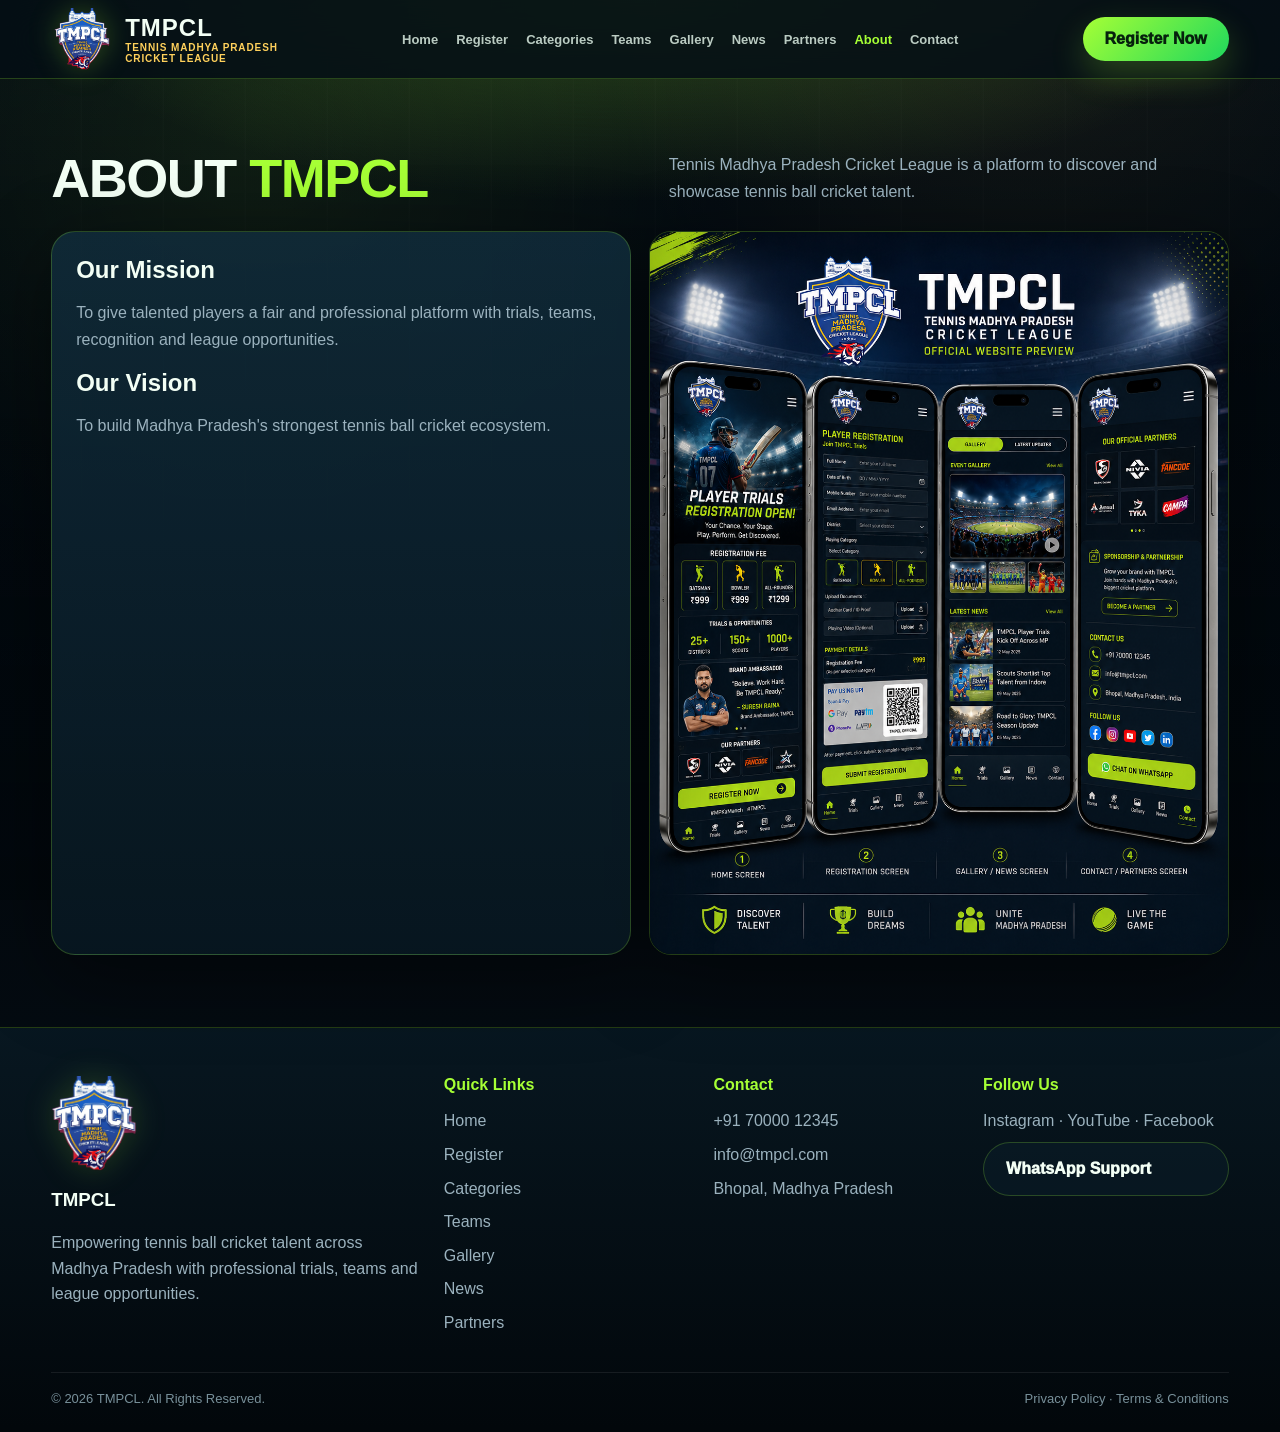
==== commit da785a3f: "Add files via upload" ====
--- a/about.html
+++ b/about.html
@@ -1 +1 @@
-<!doctype html><html lang="en"><head><meta charset="utf-8"><meta name="viewport" content="width=device-width,initial-scale=1"><title>About | TMPCL</title><link rel="stylesheet" href="styles.css"><script src="https://checkout.razorpay.com/v1/checkout.js"></script></head><body data-page="about"><div class="stadium-bg"></div><header class="topbar"><div class="wrap nav"><a class="brand" href="index.html"><img src="tmpcl-logo.jpg" alt="TMPCL official logo"><span><strong>TMPCL</strong><small>TENNIS MADHYA PRADESH<br>CRICKET LEAGUE</small></span></a><nav class="links"><a href="index.html" data-nav="home">Home</a><a href="registration.html" data-nav="registration">Register</a><a href="categories.html" data-nav="categories">Categories</a><a href="teams.html" data-nav="teams">Teams</a><a href="gallery.html" data-nav="gallery">Gallery</a><a href="news.html" data-nav="news">News</a><a href="partners.html" data-nav="partners">Partners</a><a href="about.html" data-nav="about">About</a><a href="contact.html" data-nav="contact">Contact</a></nav><a class="btn" href="registration.html">Register Now</a><button class="hamb">☰</button></div></header><main><section class="section"><div class="wrap"><div class="section-head"><h2>About <span class="green">TMPCL</span></h2><p>Tennis Madhya Pradesh Cricket League is a platform to discover and showcase tennis ball cricket talent.</p></div><div class="grid grid-2"><div class="card"><h3>Our Mission</h3><p>To give talented players a fair and professional platform with trials, teams, recognition and league opportunities.</p><h3>Our Vision</h3><p>To build Madhya Pradesh's strongest tennis ball cricket ecosystem.</p></div><img class="showcase-img" style="height:auto" src="mobile-preview.png" alt="about"></div></div></section></main><footer class="footer"><div class="wrap"><div class="footer-grid"><div class="foot-brand"><img src="tmpcl-logo.jpg" alt="TMPCL"><h3>TMPCL</h3><p>Empowering tennis ball cricket talent across Madhya Pradesh with professional trials, teams and league opportunities.</p></div><div><h4>Quick Links</h4><a href="index.html">Home</a><a href="registration.html">Register</a><a href="categories.html">Categories</a><a href="teams.html">Teams</a><a href="gallery.html">Gallery</a><a href="news.html">News</a><a href="partners.html">Partners</a></div><div><h4>Contact</h4><p>+91 70000 12345</p><p>info@tmpcl.com</p><p>Bhopal, Madhya Pradesh</p></div><div><h4>Follow Us</h4><p>Instagram · YouTube · Facebook</p><a class="btn ghost" href="contact.html">WhatsApp Support</a></div></div><div class="copyright"><span>© 2026 TMPCL. All Rights Reserved.</span><span>Privacy Policy · Terms & Conditions</span></div></div></footer><nav class="bottom-nav"><a href="index.html" data-nav="home">●<br>Home</a><a href="registration.html" data-nav="registration">●<br>Register</a><a href="categories.html" data-nav="categories">●<br>Categories</a><a href="teams.html" data-nav="teams">●<br>Teams</a><a href="gallery.html" data-nav="gallery">●<br>Gallery</a></nav><script src="script.js"></script></body></html>+<!doctype html><html lang="en"><head><meta charset="utf-8"><meta name="viewport" content="width=device-width,initial-scale=1"><title>About | TMPCL</title><link rel="stylesheet" href="styles.css"><script src="https://checkout.razorpay.com/v1/checkout.js"></script></head><body data-page="about"><div class="stadium-bg"></div><header class="topbar"><div class="wrap nav"><a class="brand" href="index.html"><img src="tmpcl-logo.png" alt="TMPCL official logo"><span><strong>TMPCL</strong><small>TENNIS MADHYA PRADESH<br>CRICKET LEAGUE</small></span></a><nav class="links"><a href="index.html" data-nav="home">Home</a><a href="registration.html" data-nav="registration">Register</a><a href="categories.html" data-nav="categories">Categories</a><a href="teams.html" data-nav="teams">Teams</a><a href="gallery.html" data-nav="gallery">Gallery</a><a href="news.html" data-nav="news">News</a><a href="partners.html" data-nav="partners">Partners</a><a href="about.html" data-nav="about">About</a><a href="contact.html" data-nav="contact">Contact</a></nav><a class="btn" href="registration.html">Register Now</a><button class="hamb">☰</button></div></header><main><section class="section"><div class="wrap"><div class="section-head"><h2>About <span class="green">TMPCL</span></h2><p>Tennis Madhya Pradesh Cricket League is a platform to discover and showcase tennis ball cricket talent.</p></div><div class="grid grid-2"><div class="card"><h3>Our Mission</h3><p>To give talented players a fair and professional platform with trials, teams, recognition and league opportunities.</p><h3>Our Vision</h3><p>To build Madhya Pradesh's strongest tennis ball cricket ecosystem.</p></div><img class="showcase-img" style="height:auto" src="mobile-preview.png" alt="about"></div></div></section></main><footer class="footer"><div class="wrap"><div class="footer-grid"><div class="foot-brand"><img src="tmpcl-logo.png" alt="TMPCL"><h3>TMPCL</h3><p>Empowering tennis ball cricket talent across Madhya Pradesh with professional trials, teams and league opportunities.</p></div><div><h4>Quick Links</h4><a href="index.html">Home</a><a href="registration.html">Register</a><a href="categories.html">Categories</a><a href="teams.html">Teams</a><a href="gallery.html">Gallery</a><a href="news.html">News</a><a href="partners.html">Partners</a></div><div><h4>Contact</h4><p>+91 70000 12345</p><p>info@tmpcl.com</p><p>Bhopal, Madhya Pradesh</p></div><div><h4>Follow Us</h4><p>Instagram · YouTube · Facebook</p><a class="btn ghost" href="contact.html">WhatsApp Support</a></div></div><div class="copyright"><span>© 2026 TMPCL. All Rights Reserved.</span><span>Privacy Policy · Terms & Conditions</span></div></div></footer><nav class="bottom-nav"><a href="index.html" data-nav="home">●<br>Home</a><a href="registration.html" data-nav="registration">●<br>Register</a><a href="categories.html" data-nav="categories">●<br>Categories</a><a href="teams.html" data-nav="teams">●<br>Teams</a><a href="gallery.html" data-nav="gallery">●<br>Gallery</a></nav><script src="script.js"></script></body></html>
--- a/styles.css
+++ b/styles.css
@@ -1,5 +1,9 @@
 :root{
   --bg:#061018;--bg2:#0a1b27;--card:#0d2230;--card2:#102d3d;--line:rgba(161,255,53,.22);--green:#a6ff35;--green2:#1fd85d;--gold:#ffd15c;--text:#f3fff5;--muted:#9bb2be;--danger:#ff5a6e;--orange:#ff9f2f;--shadow:0 22px 80px rgba(0,0,0,.45);--radius:24px
 }
-*{box-sizing:border-box}html{scroll-behavior:smooth}body{margin:0;font-family:Inter,Arial,sans-serif;background:radial-gradient(circle at 20% 10%,rgba(166,255,53,.14),transparent 28%),radial-gradient(circle at 80% 0%,rgba(255,209,92,.12),transparent 24%),linear-gradient(180deg,var(--bg),#03080d 55%,#061018);color:var(--text);overflow-x:hidden}.stadium-bg{position:fixed;inset:0;pointer-events:none;z-index:-2;background:linear-gradient(180deg,rgba(2,8,13,.35),rgba(2,8,13,.96)),repeating-linear-gradient(90deg,transparent 0 80px,rgba(255,255,255,.02) 81px 82px)}.stadium-bg:before{content:"";position:absolute;left:-10%;right:-10%;top:0;height:260px;background:radial-gradient(ellipse at 50% 0%,rgba(166,255,53,.22),transparent 55%)}a{color:inherit;text-decoration:none}img{max-width:100%;display:block}.wrap{width:min(1180px,92vw);margin:auto}.topbar{position:sticky;top:0;z-index:50;background:rgba(4,14,21,.82);backdrop-filter:blur(18px);border-bottom:1px solid var(--line)}.nav{display:flex;align-items:center;justify-content:space-between;min-height:78px;gap:18px}.brand{display:flex;align-items:center;gap:12px}.brand img{width:58px;height:58px;object-fit:contain;filter:drop-shadow(0 0 14px rgba(166,255,53,.25))}.brand strong{font-size:24px;letter-spacing:1px}.brand small{display:block;color:var(--gold);font-size:10px;font-weight:800;letter-spacing:.9px}.links{display:flex;gap:18px;align-items:center;font-size:13px;font-weight:800;color:#d8eadf}.links a{opacity:.86}.links a.active,.links a:hover{color:var(--green);opacity:1}.hamb{display:none;background:#102532;border:1px solid var(--line);color:var(--green);border-radius:14px;padding:10px 12px;font-weight:900}.btn{display:inline-flex;align-items:center;justify-content:center;gap:9px;border:0;border-radius:999px;background:linear-gradient(135deg,var(--green),var(--green2));color:#06210d;font-weight:950;padding:13px 22px;cursor:pointer;box-shadow:0 14px 34px rgba(166,255,53,.22);white-space:nowrap}.btn.ghost{background:rgba(10,28,39,.65);border:1px solid var(--line);color:var(--text);box-shadow:none}.btn.gold{background:linear-gradient(135deg,var(--gold),#ff9f2f);color:#211200}.section{padding:72px 0}.hero{position:relative;min-height:690px;display:grid;align-items:center;overflow:hidden;border-bottom:1px solid rgba(166,255,53,.15)}.hero:before{content:"";position:absolute;inset:0;background:radial-gradient(circle at 72% 28%,rgba(166,255,53,.24),transparent 25%),linear-gradient(90deg,rgba(6,16,24,.96) 0%,rgba(6,16,24,.8) 45%,rgba(6,16,24,.35) 100%),url('mobile-preview.png') right center/contain no-repeat;opacity:.92}.hero:after{content:"TMPCL";position:absolute;right:-40px;top:110px;font-size:160px;font-weight:950;color:transparent;-webkit-text-stroke:1px rgba(166,255,53,.13)}.hero-inner{position:relative;z-index:2;display:grid;grid-template-columns:1.1fr .9fr;gap:34px;align-items:center}.eyebrow{display:inline-flex;gap:8px;align-items:center;color:#061018;background:linear-gradient(135deg,var(--gold),#ffe8a6);border-radius:999px;padding:8px 14px;font-size:12px;font-weight:950;letter-spacing:.6px}.title{font-size:clamp(42px,7vw,88px);line-height:.92;margin:18px 0 16px;letter-spacing:-3px;text-transform:uppercase}.title span,.green{color:var(--green)}.lead{font-size:18px;color:#d8e9dd;line-height:1.7;max-width:650px}.hero-actions{display:flex;gap:12px;flex-wrap:wrap;margin:28px 0}.fee-row,.stats-row{display:grid;grid-template-columns:repeat(3,1fr);gap:14px;margin-top:22px}.mini-card,.stat,.card{background:linear-gradient(180deg,rgba(17,45,61,.82),rgba(8,24,34,.86));border:1px solid var(--line);border-radius:var(--radius);box-shadow:var(--shadow);position:relative;overflow:hidden}.mini-card{padding:18px}.mini-card b{display:block;font-size:15px}.mini-card strong{font-size:26px;color:var(--green)}.stat{padding:22px;text-align:center}.stat strong{font-size:35px;color:var(--green)}.stat span{display:block;color:var(--muted);font-weight:800;font-size:12px}.phone-preview{background:rgba(10,29,41,.62);border:1px solid var(--line);border-radius:34px;padding:14px;box-shadow:0 28px 90px rgba(0,0,0,.55);transform:rotate(2deg)}.phone-preview img{border-radius:24px}.section-head{display:flex;justify-content:space-between;gap:20px;align-items:end;margin-bottom:26px}.section-head h2{font-size:clamp(30px,5vw,54px);margin:0;line-height:.98;text-transform:uppercase;letter-spacing:-1.5px}.section-head p{max-width:560px;color:var(--muted);line-height:1.7;margin:0}.grid{display:grid;gap:18px}.grid-3{grid-template-columns:repeat(3,1fr)}.grid-4{grid-template-columns:repeat(4,1fr)}.grid-2{grid-template-columns:repeat(2,1fr)}.card{padding:24px}.card h3{margin:0 0 12px;font-size:24px}.card p,.muted{color:var(--muted);line-height:1.65}.icon{width:46px;height:46px;border-radius:16px;display:grid;place-items:center;background:rgba(166,255,53,.12);color:var(--green);border:1px solid var(--line);font-weight:950;margin-bottom:14px}.category-card{min-height:285px}.category-card .price{font-size:30px;color:var(--gold);font-weight:950}.team-structure{display:grid;grid-template-columns:1fr 1.2fr;gap:20px}.big-18{font-size:120px;line-height:.8;color:var(--green);font-weight:950;text-shadow:0 0 40px rgba(166,255,53,.25)}.slots{display:grid;grid-template-columns:repeat(4,1fr);gap:12px}.slot{border:1px solid var(--line);border-radius:20px;padding:20px;text-align:center;background:rgba(166,255,53,.06)}.slot strong{font-size:38px;color:var(--green);display:block}.slot em{font-style:normal;color:var(--gold);font-weight:900}.showcase-img{border-radius:22px;border:1px solid var(--line);box-shadow:var(--shadow);height:260px;object-fit:cover;width:100%}.gallery-grid{display:grid;grid-template-columns:1.3fr .8fr .8fr;gap:14px}.gallery-grid img:first-child{grid-row:span 2;height:434px}.news-card{display:grid;grid-template-columns:170px 1fr;gap:18px;align-items:center}.news-card img{height:130px;width:100%;object-fit:cover;border-radius:18px}.tag{display:inline-flex;padding:7px 10px;border-radius:999px;background:rgba(166,255,53,.12);color:var(--green);font-weight:950;font-size:11px;border:1px solid var(--line)}.partners{display:grid;grid-template-columns:repeat(6,1fr);gap:14px}.partner-logo{height:88px;border-radius:20px;background:#f5f7f7;color:#071016;display:grid;place-items:center;font-weight:950;letter-spacing:.5px}.form{display:grid;gap:14px}.form-row{display:grid;grid-template-columns:repeat(2,1fr);gap:14px}label{font-size:13px;font-weight:900;color:#dceddf}input,select,textarea{width:100%;border:1px solid rgba(166,255,53,.18);background:rgba(3,12,18,.75);color:var(--text);border-radius:16px;padding:14px 14px;outline:none}textarea{min-height:130px;resize:vertical}input:focus,select:focus,textarea:focus{border-color:var(--green);box-shadow:0 0 0 4px rgba(166,255,53,.08)}.steps{display:grid;grid-template-columns:repeat(4,1fr);gap:10px}.step{padding:16px;border-radius:18px;background:rgba(12,33,46,.75);border:1px solid var(--line);font-weight:900}.step b{display:inline-grid;place-items:center;width:28px;height:28px;border-radius:50%;background:var(--green);color:#061018;margin-right:8px}.paybox{display:grid;grid-template-columns:1fr 1fr;gap:16px}.qr{aspect-ratio:1/1;max-width:190px;background:repeating-linear-gradient(45deg,#fff 0 8px,#111 8px 16px);border:10px solid #fff;border-radius:16px;margin:auto}.success{display:none;border:1px solid rgba(166,255,53,.35);background:rgba(166,255,53,.09);border-radius:22px;padding:20px;margin-top:16px}.bottom-nav{display:none}.footer{background:linear-gradient(180deg,rgba(8,24,34,.95),rgba(2,7,11,.98));border-top:1px solid var(--line);padding:48px 0 26px}.footer-grid{display:grid;grid-template-columns:1.5fr 1fr 1fr 1fr;gap:24px}.foot-brand img{width:76px}.footer h4{color:var(--green);margin:0 0 14px}.footer a,.footer p{display:block;color:var(--muted);margin:8px 0;line-height:1.6}.copyright{border-top:1px solid rgba(255,255,255,.08);margin-top:28px;padding-top:18px;color:#78909a;font-size:13px;display:flex;justify-content:space-between;gap:20px}.admin-shell{display:none}.admin-top{display:grid;grid-template-columns:repeat(4,1fr);gap:14px;margin:20px 0}.table-wrap{overflow:auto}.table{width:100%;border-collapse:collapse;min-width:800px}.table th,.table td{padding:13px;border-bottom:1px solid rgba(255,255,255,.08);text-align:left;font-size:13px}.table th{color:var(--green)}.badge{border-radius:999px;padding:6px 10px;background:rgba(166,255,53,.12);color:var(--green);font-weight:900;font-size:12px}.danger{color:var(--danger)}.mobile-title{display:none}
+*{box-sizing:border-box}html{scroll-behavior:smooth}body{margin:0;font-family:Inter,Arial,sans-serif;background:radial-gradient(circle at 20% 10%,rgba(166,255,53,.14),transparent 28%),radial-gradient(circle at 80% 0%,rgba(255,209,92,.12),transparent 24%),linear-gradient(180deg,var(--bg),#03080d 55%,#061018);color:var(--text);overflow-x:hidden}.stadium-bg{position:fixed;inset:0;pointer-events:none;z-index:-2;background:linear-gradient(180deg,rgba(2,8,13,.35),rgba(2,8,13,.96)),repeating-linear-gradient(90deg,transparent 0 80px,rgba(255,255,255,.02) 81px 82px)}.stadium-bg:before{content:"";position:absolute;left:-10%;right:-10%;top:0;height:260px;background:radial-gradient(ellipse at 50% 0%,rgba(166,255,53,.22),transparent 55%)}a{color:inherit;text-decoration:none}img{max-width:100%;display:block}.wrap{width:min(1180px,92vw);margin:auto}.topbar{position:sticky;top:0;z-index:50;background:rgba(4,14,21,.82);backdrop-filter:blur(18px);border-bottom:1px solid var(--line)}.nav{display:flex;align-items:center;justify-content:space-between;min-height:78px;gap:18px}.brand{display:flex;align-items:center;gap:12px}.brand img{width:62px;height:62px;object-fit:contain;filter:drop-shadow(0 0 14px rgba(166,255,53,.25));background:transparent}.brand strong{font-size:24px;letter-spacing:1px}.brand small{display:block;color:var(--gold);font-size:10px;font-weight:800;letter-spacing:.9px}.links{display:flex;gap:18px;align-items:center;font-size:13px;font-weight:800;color:#d8eadf}.links a{opacity:.86}.links a.active,.links a:hover{color:var(--green);opacity:1}.hamb{display:none;background:#102532;border:1px solid var(--line);color:var(--green);border-radius:14px;padding:10px 12px;font-weight:900}.btn{display:inline-flex;align-items:center;justify-content:center;gap:9px;border:0;border-radius:999px;background:linear-gradient(135deg,var(--green),var(--green2));color:#06210d;font-weight:950;padding:13px 22px;cursor:pointer;box-shadow:0 14px 34px rgba(166,255,53,.22);white-space:nowrap}.btn.ghost{background:rgba(10,28,39,.65);border:1px solid var(--line);color:var(--text);box-shadow:none}.btn.gold{background:linear-gradient(135deg,var(--gold),#ff9f2f);color:#211200}.section{padding:72px 0}.hero{position:relative;min-height:690px;display:grid;align-items:center;overflow:hidden;border-bottom:1px solid rgba(166,255,53,.15)}.hero:before{content:"";position:absolute;inset:0;background:radial-gradient(circle at 72% 28%,rgba(166,255,53,.24),transparent 25%),linear-gradient(90deg,rgba(6,16,24,.96) 0%,rgba(6,16,24,.8) 45%,rgba(6,16,24,.35) 100%),url('mobile-preview.png') right center/contain no-repeat;opacity:.92}.hero:after{content:"TMPCL";position:absolute;right:-40px;top:110px;font-size:160px;font-weight:950;color:transparent;-webkit-text-stroke:1px rgba(166,255,53,.13)}.hero-inner{position:relative;z-index:2;display:grid;grid-template-columns:1.1fr .9fr;gap:34px;align-items:center}.eyebrow{display:inline-flex;gap:8px;align-items:center;color:#061018;background:linear-gradient(135deg,var(--gold),#ffe8a6);border-radius:999px;padding:8px 14px;font-size:12px;font-weight:950;letter-spacing:.6px}.title{font-size:clamp(42px,7vw,88px);line-height:.92;margin:18px 0 16px;letter-spacing:-3px;text-transform:uppercase}.title span,.green{color:var(--green)}.lead{font-size:18px;color:#d8e9dd;line-height:1.7;max-width:650px}.hero-actions{display:flex;gap:12px;flex-wrap:wrap;margin:28px 0}.fee-row,.stats-row{display:grid;grid-template-columns:repeat(3,1fr);gap:14px;margin-top:22px}.mini-card,.stat,.card{background:linear-gradient(180deg,rgba(17,45,61,.82),rgba(8,24,34,.86));border:1px solid var(--line);border-radius:var(--radius);box-shadow:var(--shadow);position:relative;overflow:hidden}.mini-card{padding:18px}.mini-card b{display:block;font-size:15px}.mini-card strong{font-size:26px;color:var(--green)}.stat{padding:22px;text-align:center}.stat strong{font-size:35px;color:var(--green)}.stat span{display:block;color:var(--muted);font-weight:800;font-size:12px}.phone-preview{background:rgba(10,29,41,.62);border:1px solid var(--line);border-radius:34px;padding:14px;box-shadow:0 28px 90px rgba(0,0,0,.55);transform:rotate(2deg)}.phone-preview img{border-radius:24px}.section-head{display:flex;justify-content:space-between;gap:20px;align-items:end;margin-bottom:26px}.section-head h2{font-size:clamp(30px,5vw,54px);margin:0;line-height:.98;text-transform:uppercase;letter-spacing:-1.5px}.section-head p{max-width:560px;color:var(--muted);line-height:1.7;margin:0}.grid{display:grid;gap:18px}.grid-3{grid-template-columns:repeat(3,1fr)}.grid-4{grid-template-columns:repeat(4,1fr)}.grid-2{grid-template-columns:repeat(2,1fr)}.card{padding:24px}.card h3{margin:0 0 12px;font-size:24px}.card p,.muted{color:var(--muted);line-height:1.65}.icon{width:46px;height:46px;border-radius:16px;display:grid;place-items:center;background:rgba(166,255,53,.12);color:var(--green);border:1px solid var(--line);font-weight:950;margin-bottom:14px}.category-card{min-height:285px}.category-card .price{font-size:30px;color:var(--gold);font-weight:950}.team-structure{display:grid;grid-template-columns:1fr 1.2fr;gap:20px}.big-18{font-size:120px;line-height:.8;color:var(--green);font-weight:950;text-shadow:0 0 40px rgba(166,255,53,.25)}.slots{display:grid;grid-template-columns:repeat(4,1fr);gap:12px}.slot{border:1px solid var(--line);border-radius:20px;padding:20px;text-align:center;background:rgba(166,255,53,.06)}.slot strong{font-size:38px;color:var(--green);display:block}.slot em{font-style:normal;color:var(--gold);font-weight:900}.showcase-img{border-radius:22px;border:1px solid var(--line);box-shadow:var(--shadow);height:260px;object-fit:cover;width:100%}.gallery-grid{display:grid;grid-template-columns:1.3fr .8fr .8fr;gap:14px}.gallery-grid img:first-child{grid-row:span 2;height:434px}.news-card{display:grid;grid-template-columns:170px 1fr;gap:18px;align-items:center}.news-card img{height:130px;width:100%;object-fit:cover;border-radius:18px}.tag{display:inline-flex;padding:7px 10px;border-radius:999px;background:rgba(166,255,53,.12);color:var(--green);font-weight:950;font-size:11px;border:1px solid var(--line)}.partners{display:grid;grid-template-columns:repeat(6,1fr);gap:14px}.partner-logo{height:88px;border-radius:20px;background:#f5f7f7;color:#071016;display:grid;place-items:center;font-weight:950;letter-spacing:.5px}.form{display:grid;gap:14px}.form-row{display:grid;grid-template-columns:repeat(2,1fr);gap:14px}label{font-size:13px;font-weight:900;color:#dceddf}input,select,textarea{width:100%;border:1px solid rgba(166,255,53,.18);background:rgba(3,12,18,.75);color:var(--text);border-radius:16px;padding:14px 14px;outline:none}textarea{min-height:130px;resize:vertical}input:focus,select:focus,textarea:focus{border-color:var(--green);box-shadow:0 0 0 4px rgba(166,255,53,.08)}.steps{display:grid;grid-template-columns:repeat(4,1fr);gap:10px}.step{padding:16px;border-radius:18px;background:rgba(12,33,46,.75);border:1px solid var(--line);font-weight:900}.step b{display:inline-grid;place-items:center;width:28px;height:28px;border-radius:50%;background:var(--green);color:#061018;margin-right:8px}.paybox{display:grid;grid-template-columns:1fr 1fr;gap:16px}.qr{aspect-ratio:1/1;max-width:190px;background:repeating-linear-gradient(45deg,#fff 0 8px,#111 8px 16px);border:10px solid #fff;border-radius:16px;margin:auto}.success{display:none;border:1px solid rgba(166,255,53,.35);background:rgba(166,255,53,.09);border-radius:22px;padding:20px;margin-top:16px}.bottom-nav{display:none}.footer{background:linear-gradient(180deg,rgba(8,24,34,.95),rgba(2,7,11,.98));border-top:1px solid var(--line);padding:48px 0 26px}.footer-grid{display:grid;grid-template-columns:1.5fr 1fr 1fr 1fr;gap:24px}.foot-brand img{width:86px;background:transparent;filter:drop-shadow(0 0 16px rgba(166,255,53,.18))}.footer h4{color:var(--green);margin:0 0 14px}.footer a,.footer p{display:block;color:var(--muted);margin:8px 0;line-height:1.6}.copyright{border-top:1px solid rgba(255,255,255,.08);margin-top:28px;padding-top:18px;color:#78909a;font-size:13px;display:flex;justify-content:space-between;gap:20px}.admin-shell{display:none}.admin-top{display:grid;grid-template-columns:repeat(4,1fr);gap:14px;margin:20px 0}.table-wrap{overflow:auto}.table{width:100%;border-collapse:collapse;min-width:800px}.table th,.table td{padding:13px;border-bottom:1px solid rgba(255,255,255,.08);text-align:left;font-size:13px}.table th{color:var(--green)}.badge{border-radius:999px;padding:6px 10px;background:rgba(166,255,53,.12);color:var(--green);font-weight:900;font-size:12px}.danger{color:var(--danger)}.mobile-title{display:none}
 @media(max-width:900px){.links{display:none;position:absolute;left:4vw;right:4vw;top:78px;flex-direction:column;align-items:flex-start;padding:18px;background:#071722;border:1px solid var(--line);border-radius:24px}.links.open{display:flex}.hamb{display:block}.nav{min-height:70px}.brand img{width:48px;height:48px}.brand strong{font-size:20px}.hero{min-height:auto;padding:46px 0}.hero:before{background:linear-gradient(180deg,rgba(6,16,24,.68),rgba(6,16,24,.96)),url('mobile-preview.png') center top/cover no-repeat;opacity:.72}.hero:after{font-size:80px;right:-30px;top:80px}.hero-inner{grid-template-columns:1fr}.title{letter-spacing:-1.6px}.lead{font-size:15px}.fee-row,.stats-row,.grid-3,.grid-4,.grid-2,.team-structure,.form-row,.paybox,.footer-grid,.admin-top{grid-template-columns:1fr}.slots{grid-template-columns:repeat(2,1fr)}.gallery-grid{grid-template-columns:1fr}.gallery-grid img:first-child{height:260px}.news-card{grid-template-columns:1fr}.partners{grid-template-columns:repeat(2,1fr)}.section{padding:46px 0}.section-head{display:block}.section-head h2{margin-bottom:12px}.steps{grid-template-columns:1fr 1fr}.phone-preview{display:none}.bottom-nav{position:fixed;left:0;right:0;bottom:0;z-index:60;display:grid;grid-template-columns:repeat(5,1fr);background:rgba(4,13,20,.92);backdrop-filter:blur(12px);border-top:1px solid var(--line)}.bottom-nav a{padding:10px 4px;text-align:center;font-size:10px;color:#cfe0d3}.bottom-nav a.active{color:var(--green)}body{padding-bottom:66px}.copyright{display:block}.mobile-title{display:block}.desktop-title{display:none}}
+
+/* TMPCL Home Prize Update */
+.home-hero:before{background:radial-gradient(circle at 72% 28%,rgba(166,255,53,.24),transparent 25%),linear-gradient(90deg,rgba(6,16,24,.98) 0%,rgba(6,16,24,.84) 48%,rgba(6,16,24,.46) 100%),url('prize-preview.png') right center/contain no-repeat;opacity:.9}.home-hero .title{max-width:760px}.prize-badge{display:inline-flex;align-items:center;gap:10px;margin:0 0 8px;padding:13px 18px;border-radius:20px;background:linear-gradient(135deg,rgba(255,209,92,.18),rgba(166,255,53,.12));border:1px solid rgba(255,209,92,.42);color:var(--gold);font-size:clamp(28px,4vw,54px);line-height:1;font-weight:950;text-transform:uppercase;letter-spacing:-1px;box-shadow:0 0 42px rgba(255,209,92,.12)}.hero-prize-row{display:grid;grid-template-columns:repeat(3,1fr);gap:14px;margin-top:24px;max-width:760px}.prize-mini{padding:18px;border-radius:22px;background:linear-gradient(180deg,rgba(17,45,61,.86),rgba(8,24,34,.9));border:1px solid rgba(166,255,53,.2);box-shadow:var(--shadow)}.prize-mini small{display:block;color:var(--muted);font-weight:900;text-transform:uppercase;font-size:11px;letter-spacing:.5px}.prize-mini strong{display:block;margin-top:6px;font-size:clamp(24px,3vw,38px);line-height:1;color:var(--green)}.prize-mini.champion{border-color:rgba(255,209,92,.55)}.prize-mini.champion strong{color:var(--gold)}.prize-mini.runner{border-color:rgba(108,191,255,.45)}.prize-mini.bike{border-color:rgba(255,120,70,.48)}.hero-note{color:#d8e9dd;font-weight:800;line-height:1.65;max-width:720px}.prize-phone{transform:rotate(1deg);padding:10px;background:linear-gradient(180deg,rgba(17,45,61,.72),rgba(8,24,34,.9));}.prize-phone img{border-radius:26px}.awards-section{background:linear-gradient(180deg,rgba(255,209,92,.05),rgba(166,255,53,.03));border-top:1px solid rgba(255,255,255,.06);border-bottom:1px solid rgba(255,255,255,.06)}.awards-grid{display:grid;grid-template-columns:repeat(4,1fr);gap:16px}.award-card{padding:24px;border-radius:24px;background:linear-gradient(180deg,rgba(17,45,61,.84),rgba(8,24,34,.9));border:1px solid rgba(166,255,53,.22);box-shadow:var(--shadow);position:relative;overflow:hidden}.award-card:after{content:"";position:absolute;inset:auto -20% -50% -20%;height:120px;background:radial-gradient(ellipse at center,rgba(166,255,53,.18),transparent 65%)}.award-card h3{margin:12px 0 8px;font-size:20px}.award-card strong{display:block;font-size:clamp(26px,3vw,42px);line-height:1;color:var(--green);font-weight:950}.award-card p{color:var(--muted);line-height:1.55}.award-icon{width:52px;height:52px;border-radius:18px;display:grid;place-items:center;background:rgba(166,255,53,.1);border:1px solid rgba(166,255,53,.24);color:var(--green);font-weight:950;font-size:24px}.award-big{grid-column:span 2}.gold-glow{border-color:rgba(255,209,92,.55)}.gold-glow strong{color:var(--gold)}.silver-glow{border-color:rgba(126,202,255,.42)}.silver-glow strong{color:#dff2ff}.bike-glow{border-color:rgba(255,128,60,.45)}.blue-glow strong{color:#52c7ff}.purple-glow strong{color:#d066ff}.orange-glow strong{color:#ff9f2f}.home-stats{grid-template-columns:repeat(4,1fr)}.join-section .card{min-height:230px}.cta-card{display:flex;align-items:center;justify-content:space-between;gap:22px;padding:30px;border-radius:28px;border:1px solid rgba(166,255,53,.28);background:linear-gradient(135deg,rgba(17,45,61,.9),rgba(8,24,34,.92));box-shadow:var(--shadow)}.cta-card h2{font-size:clamp(30px,5vw,54px);line-height:1;margin:14px 0 8px;text-transform:uppercase;letter-spacing:-1px}.cta-card p{color:var(--muted);font-size:17px}.topbar .brand img,.footer .foot-brand img{mix-blend-mode:normal}
+@media(max-width:900px){.home-hero:before{background:linear-gradient(180deg,rgba(6,16,24,.62),rgba(6,16,24,.98)),url('prize-preview.png') center top/cover no-repeat}.prize-badge{font-size:31px}.hero-prize-row,.awards-grid,.home-stats{grid-template-columns:1fr}.award-big{grid-column:auto}.cta-card{display:block}.hero-note{font-size:13px}.brand img{width:54px!important;height:54px!important}}
